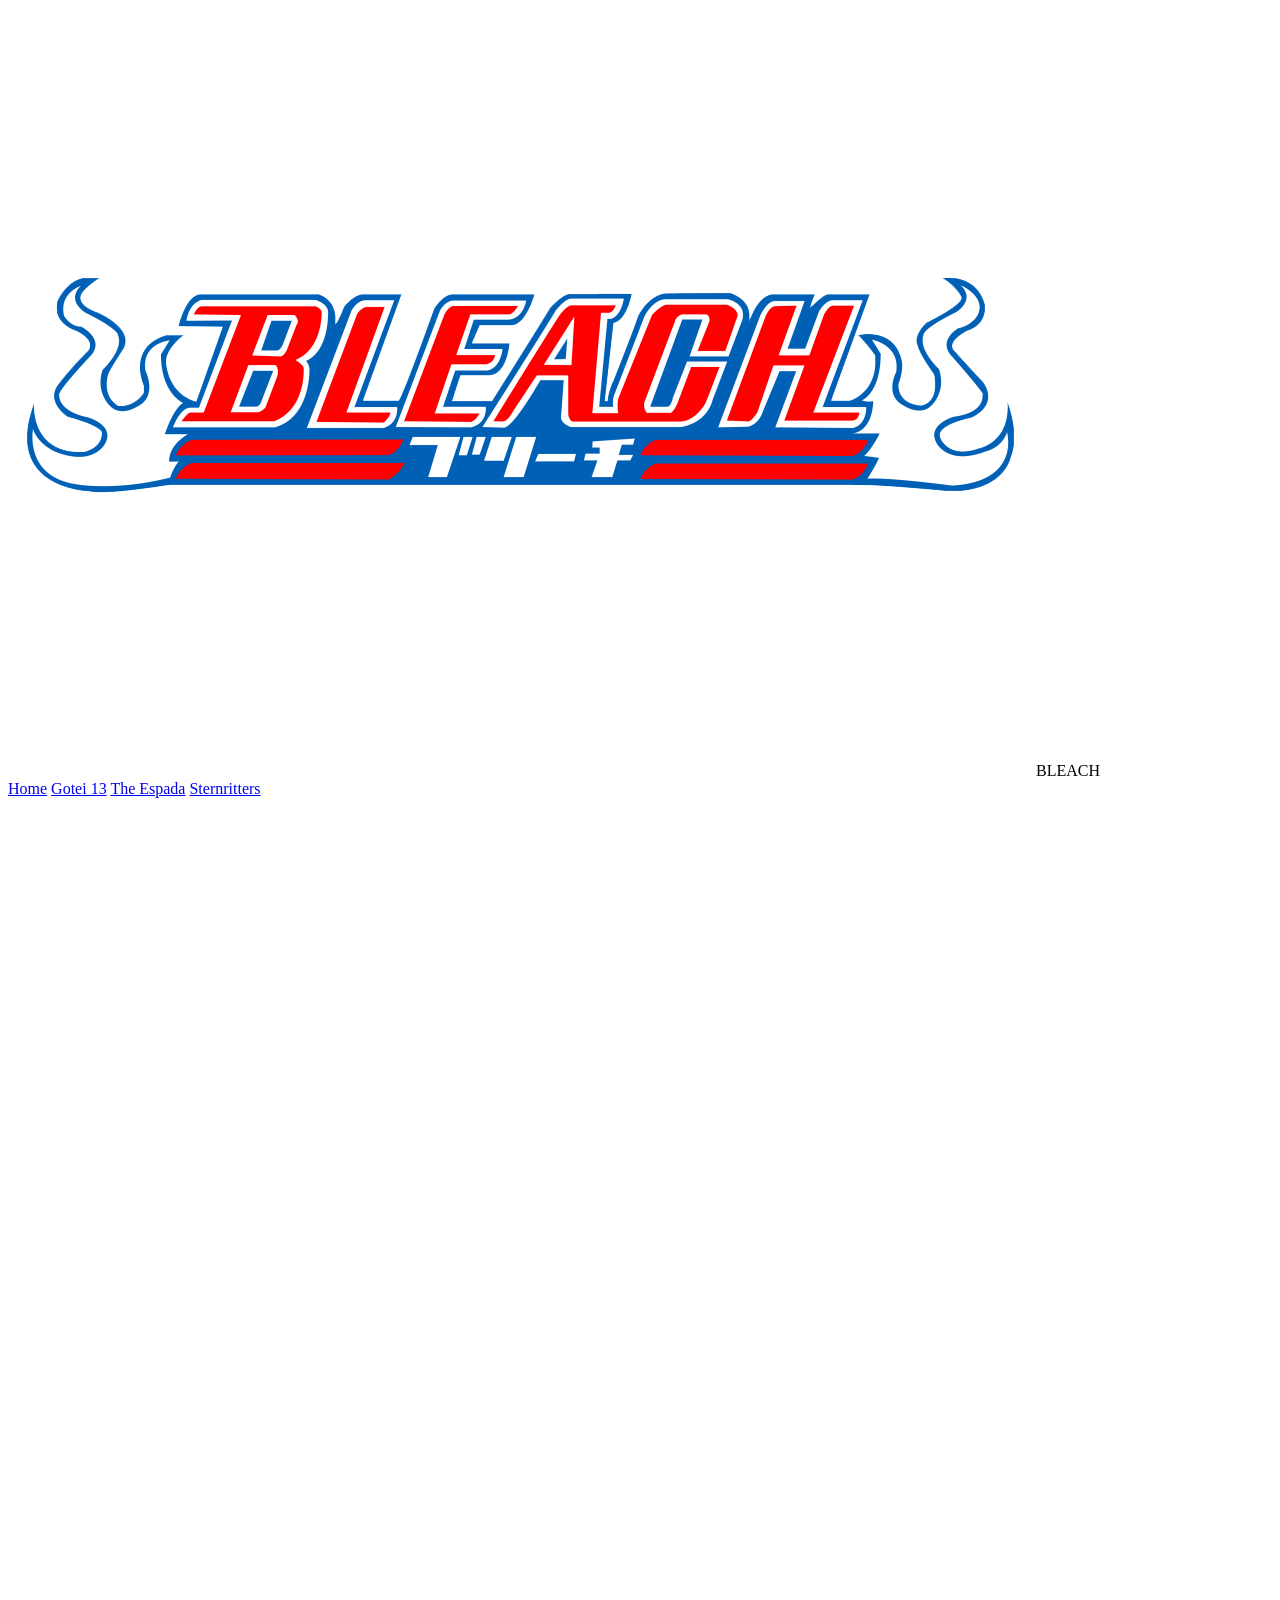
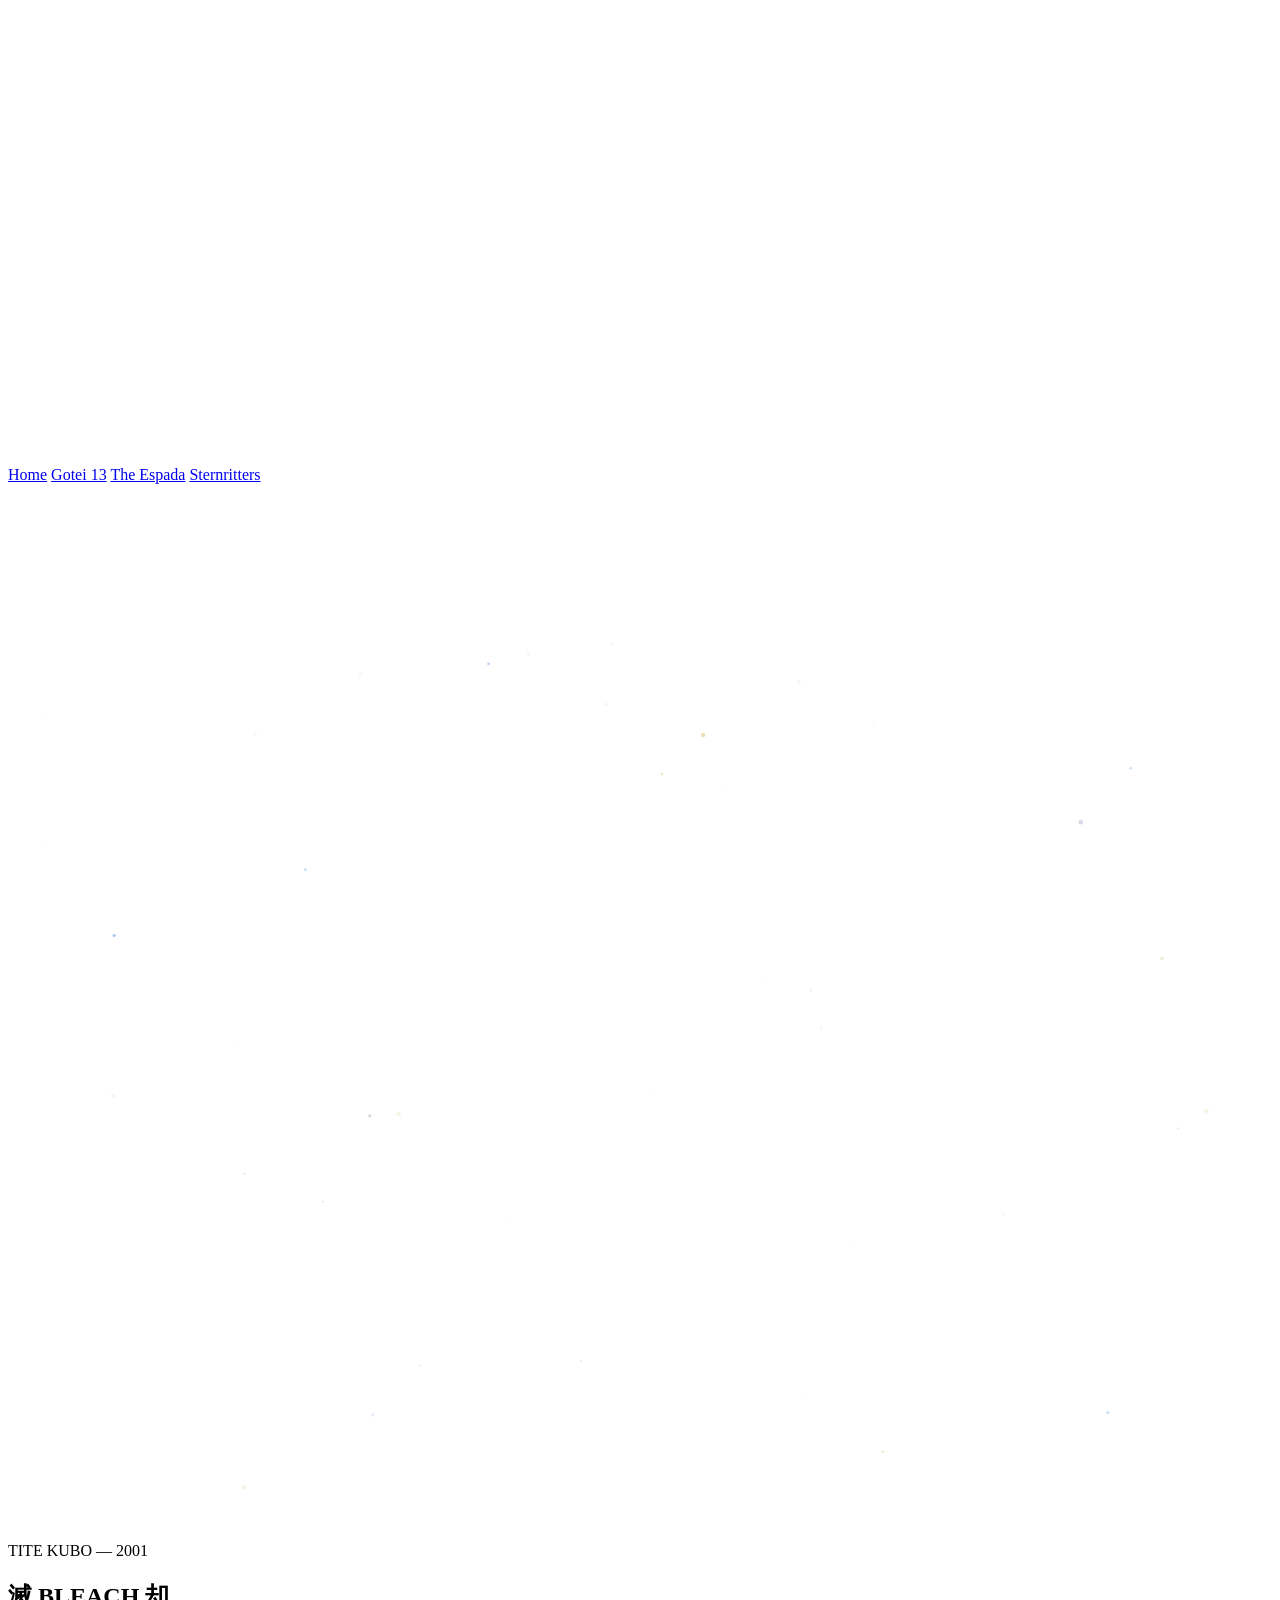
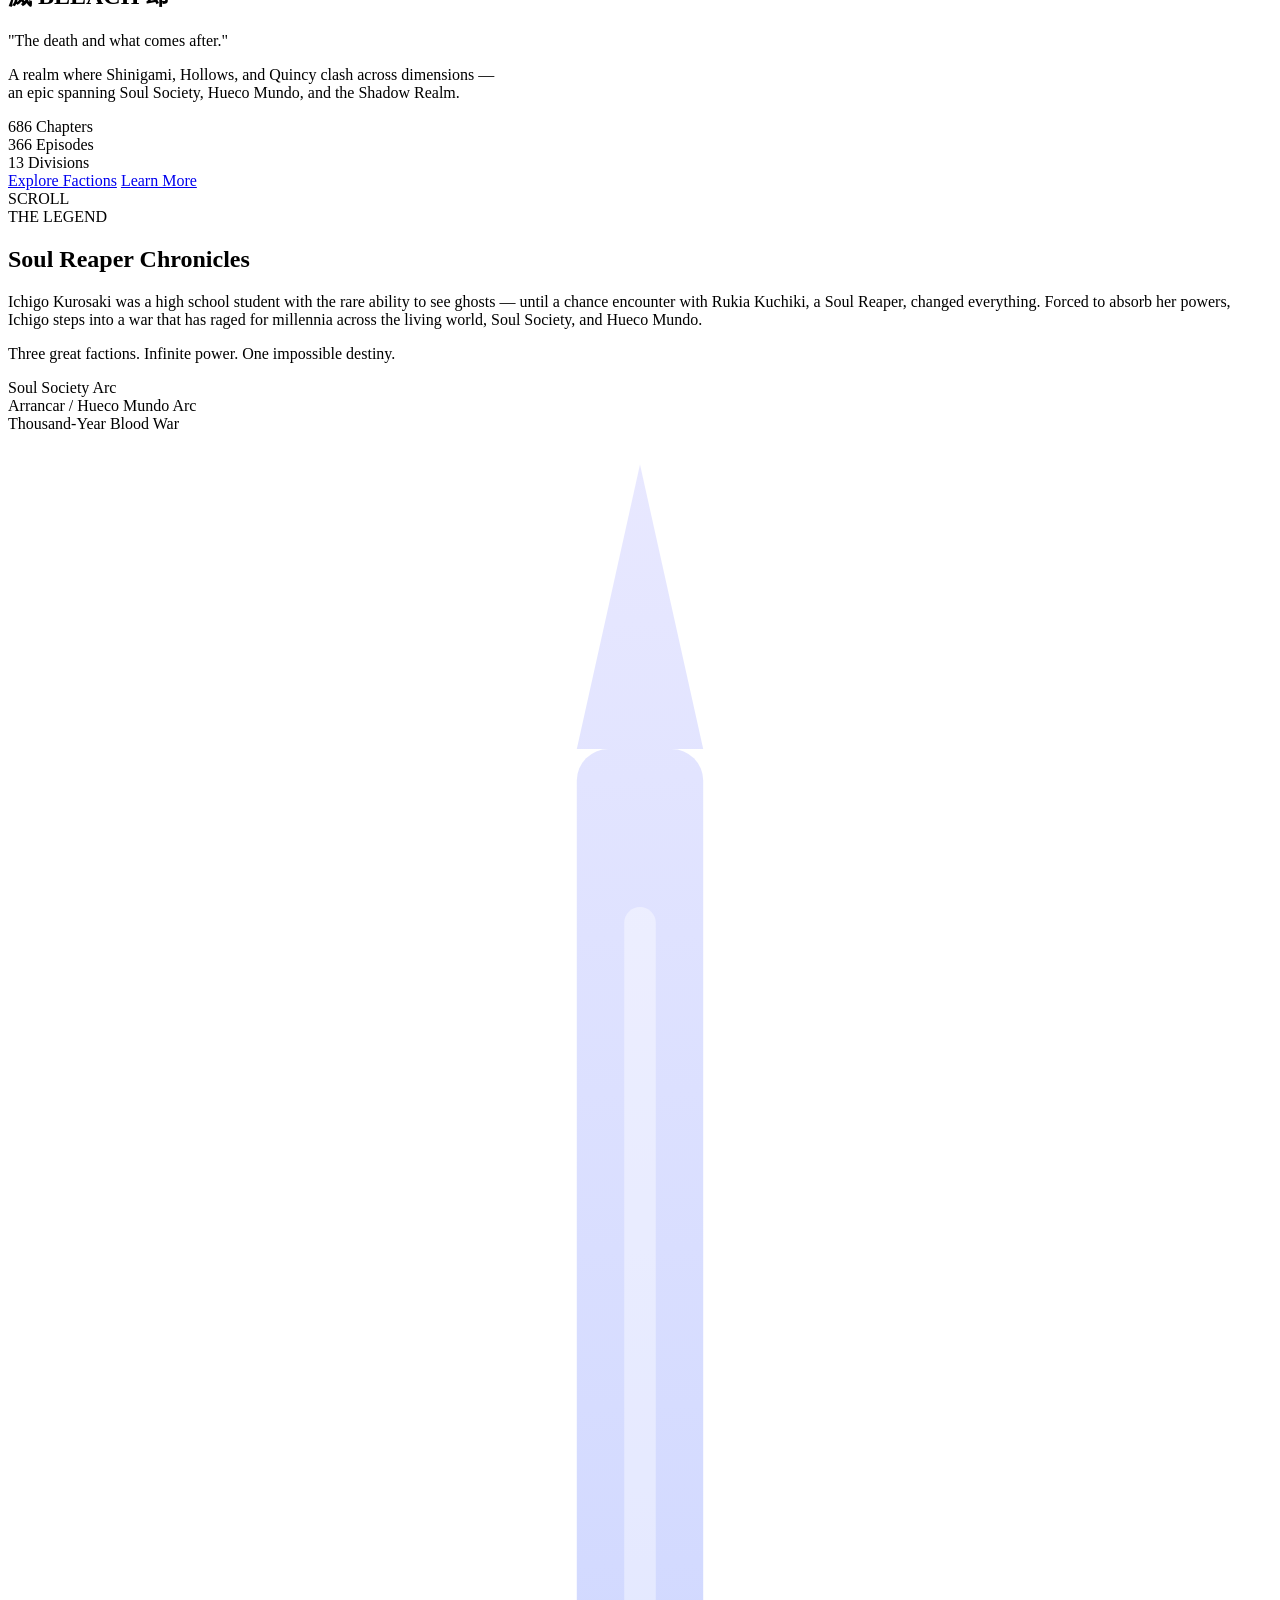
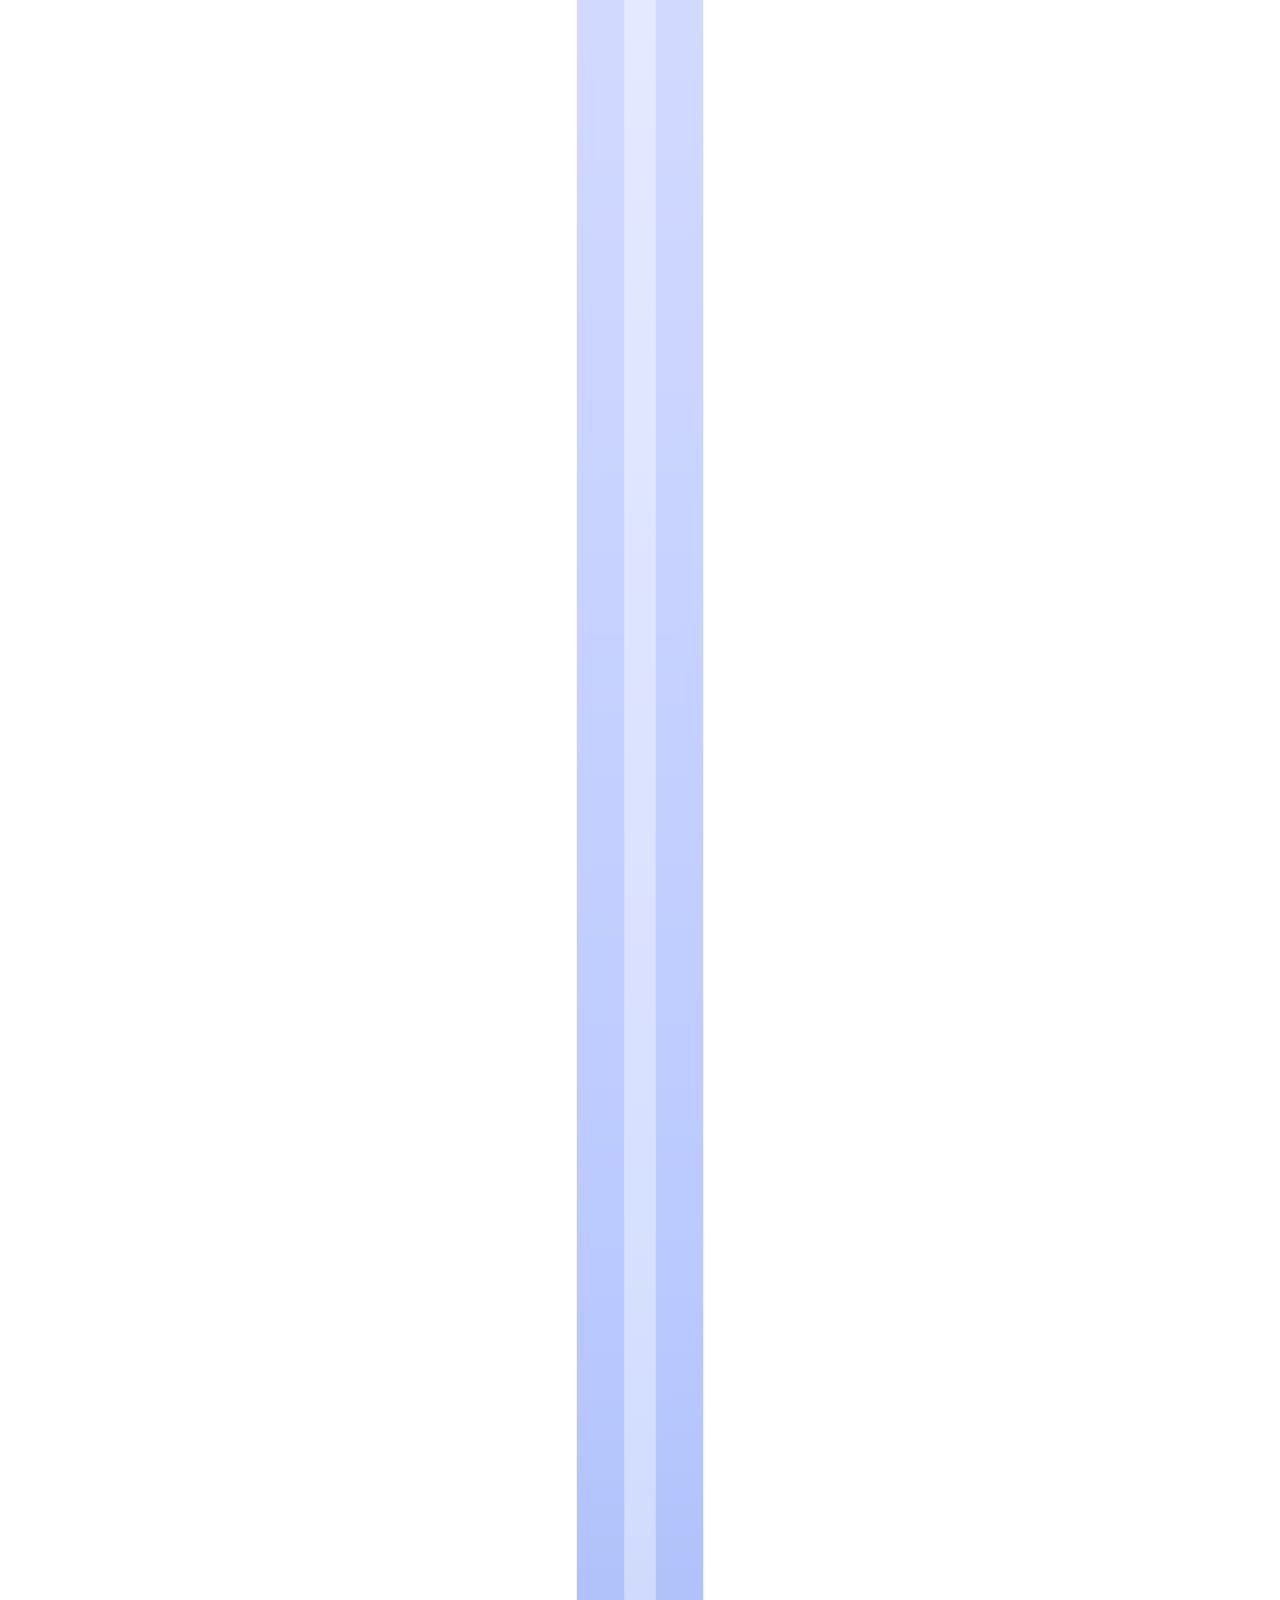
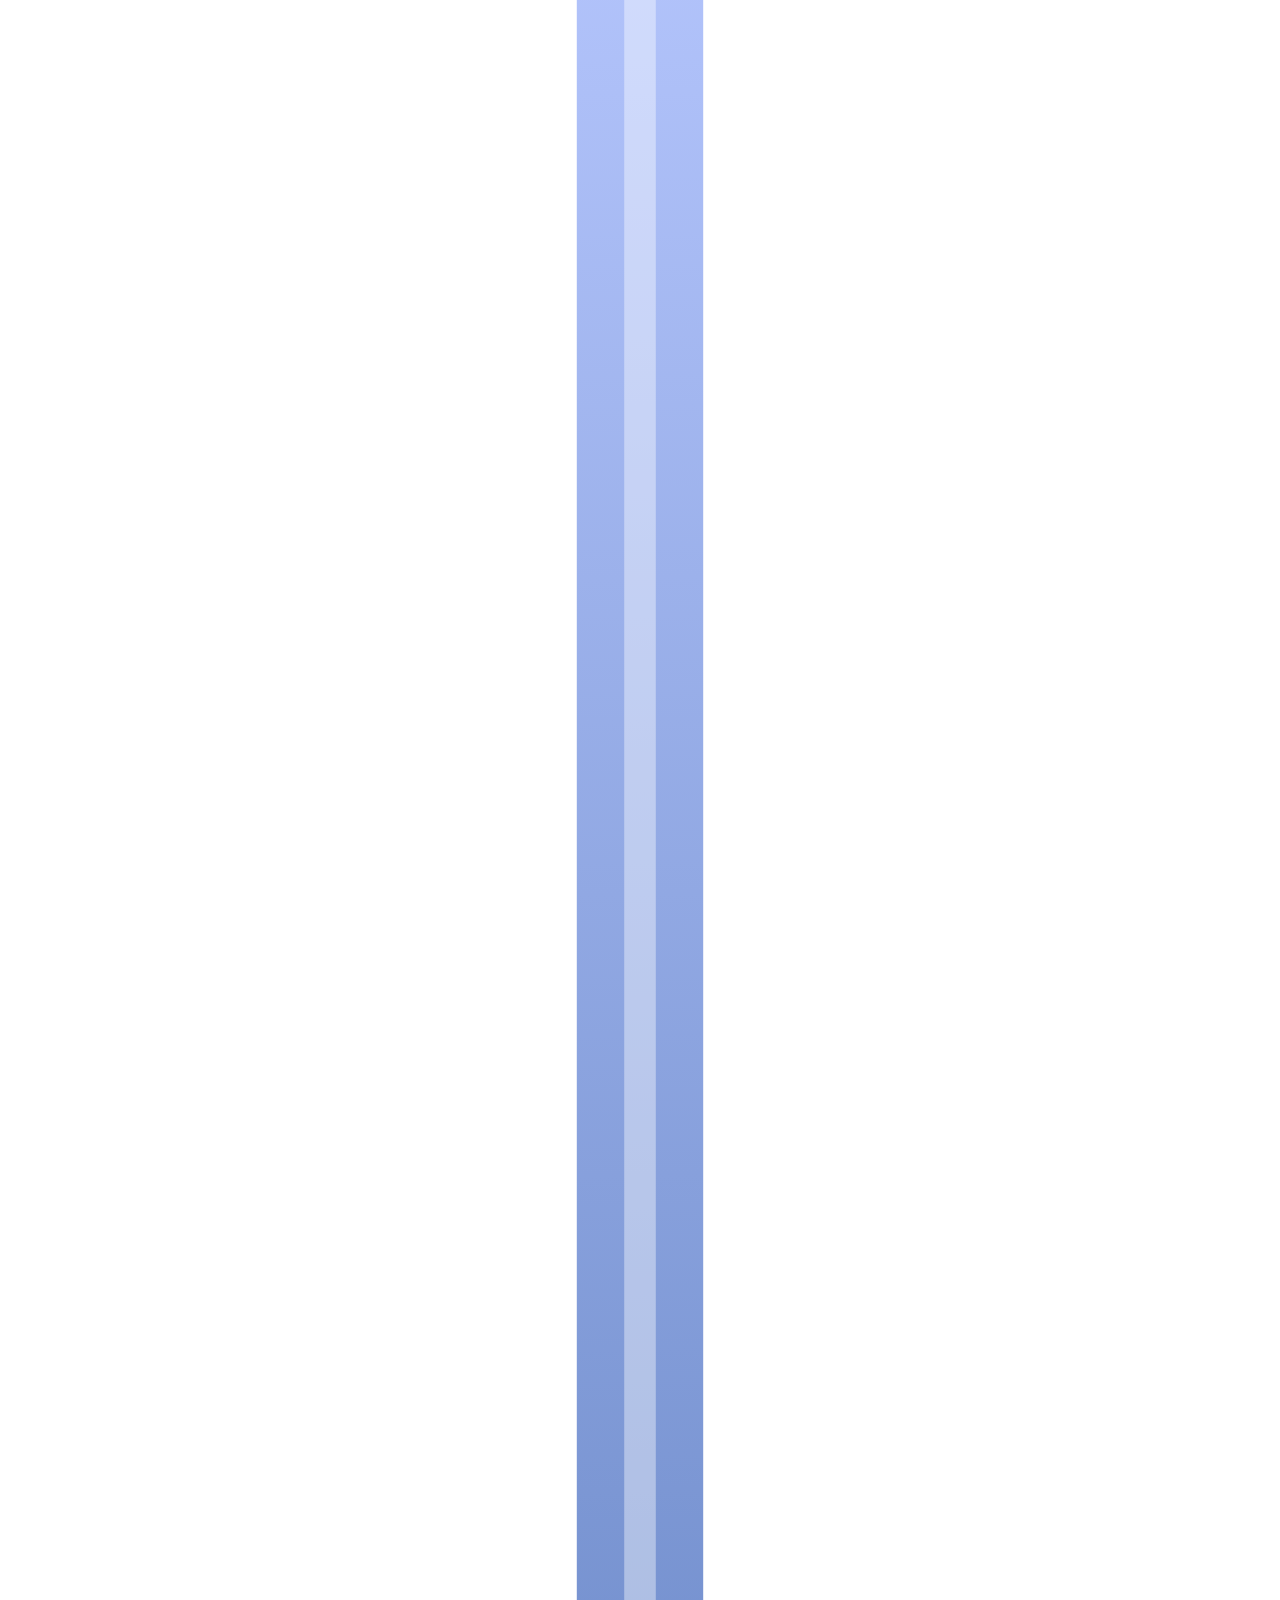
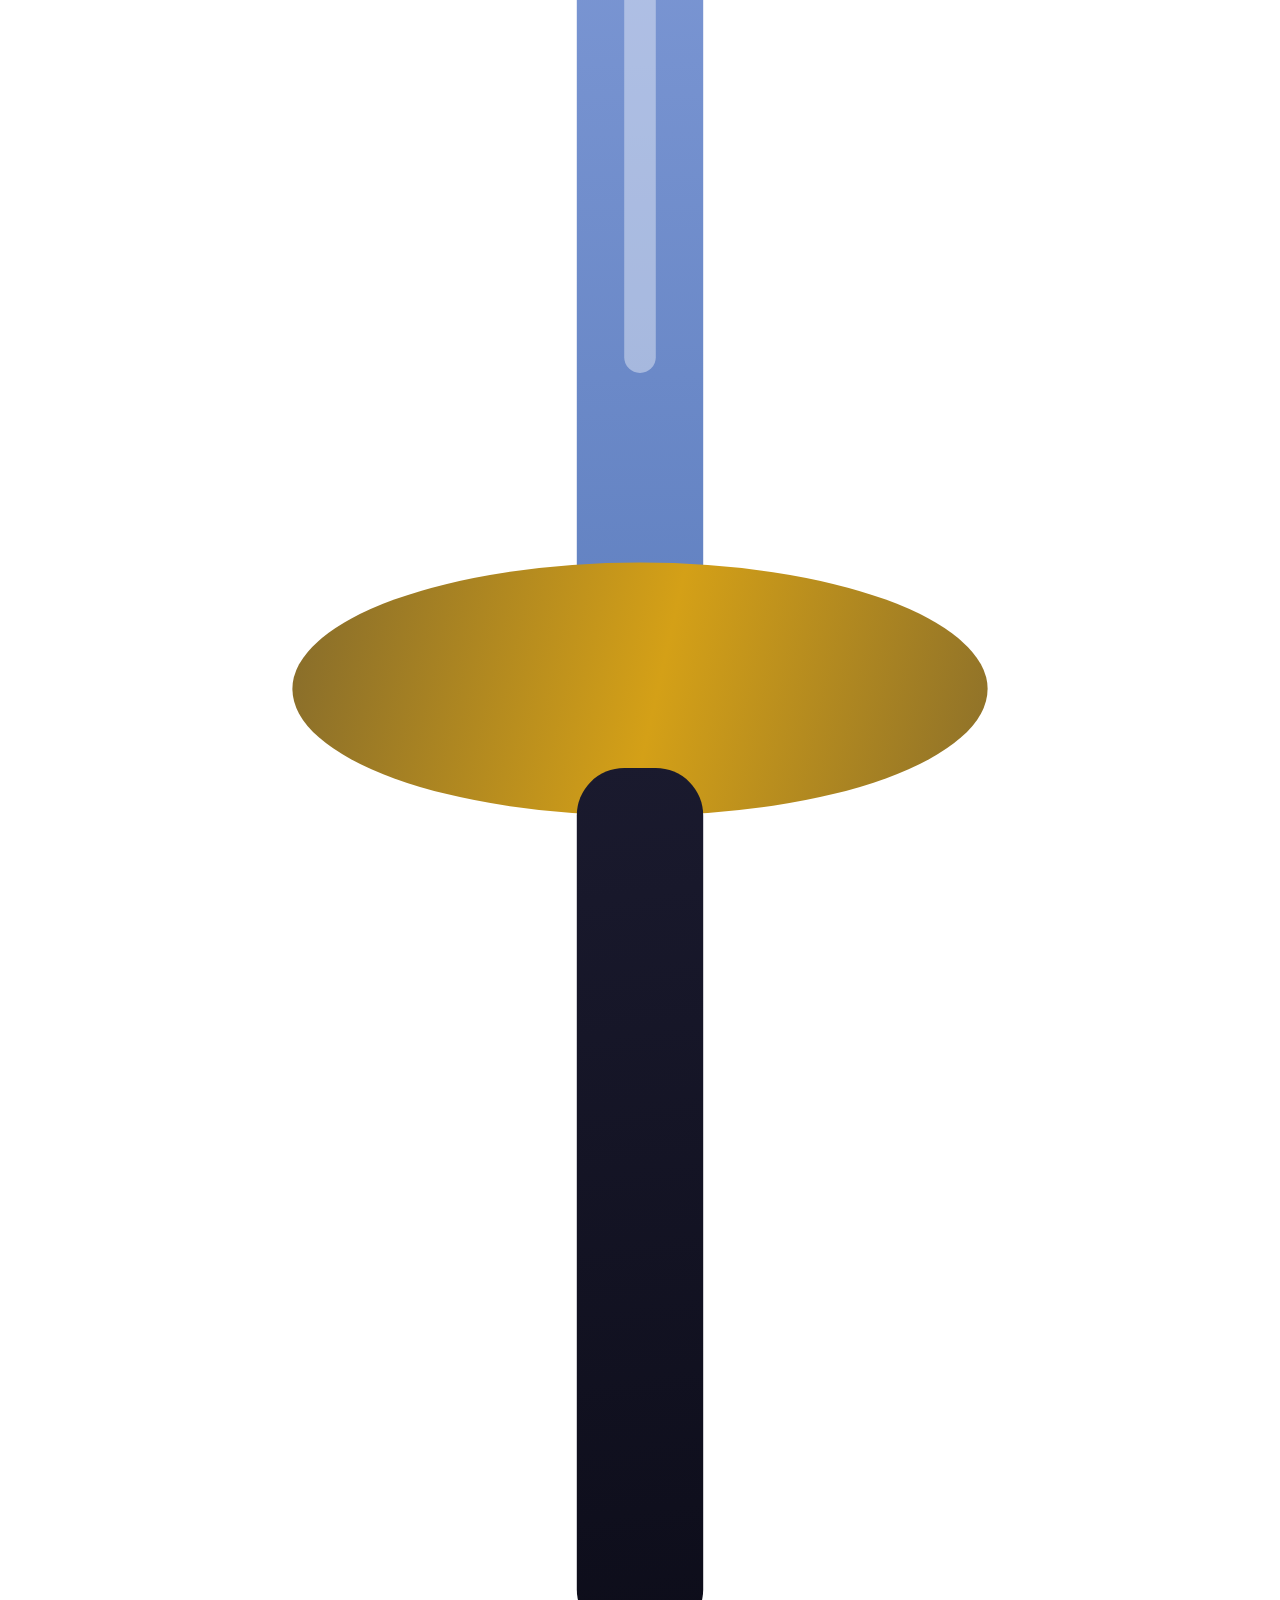
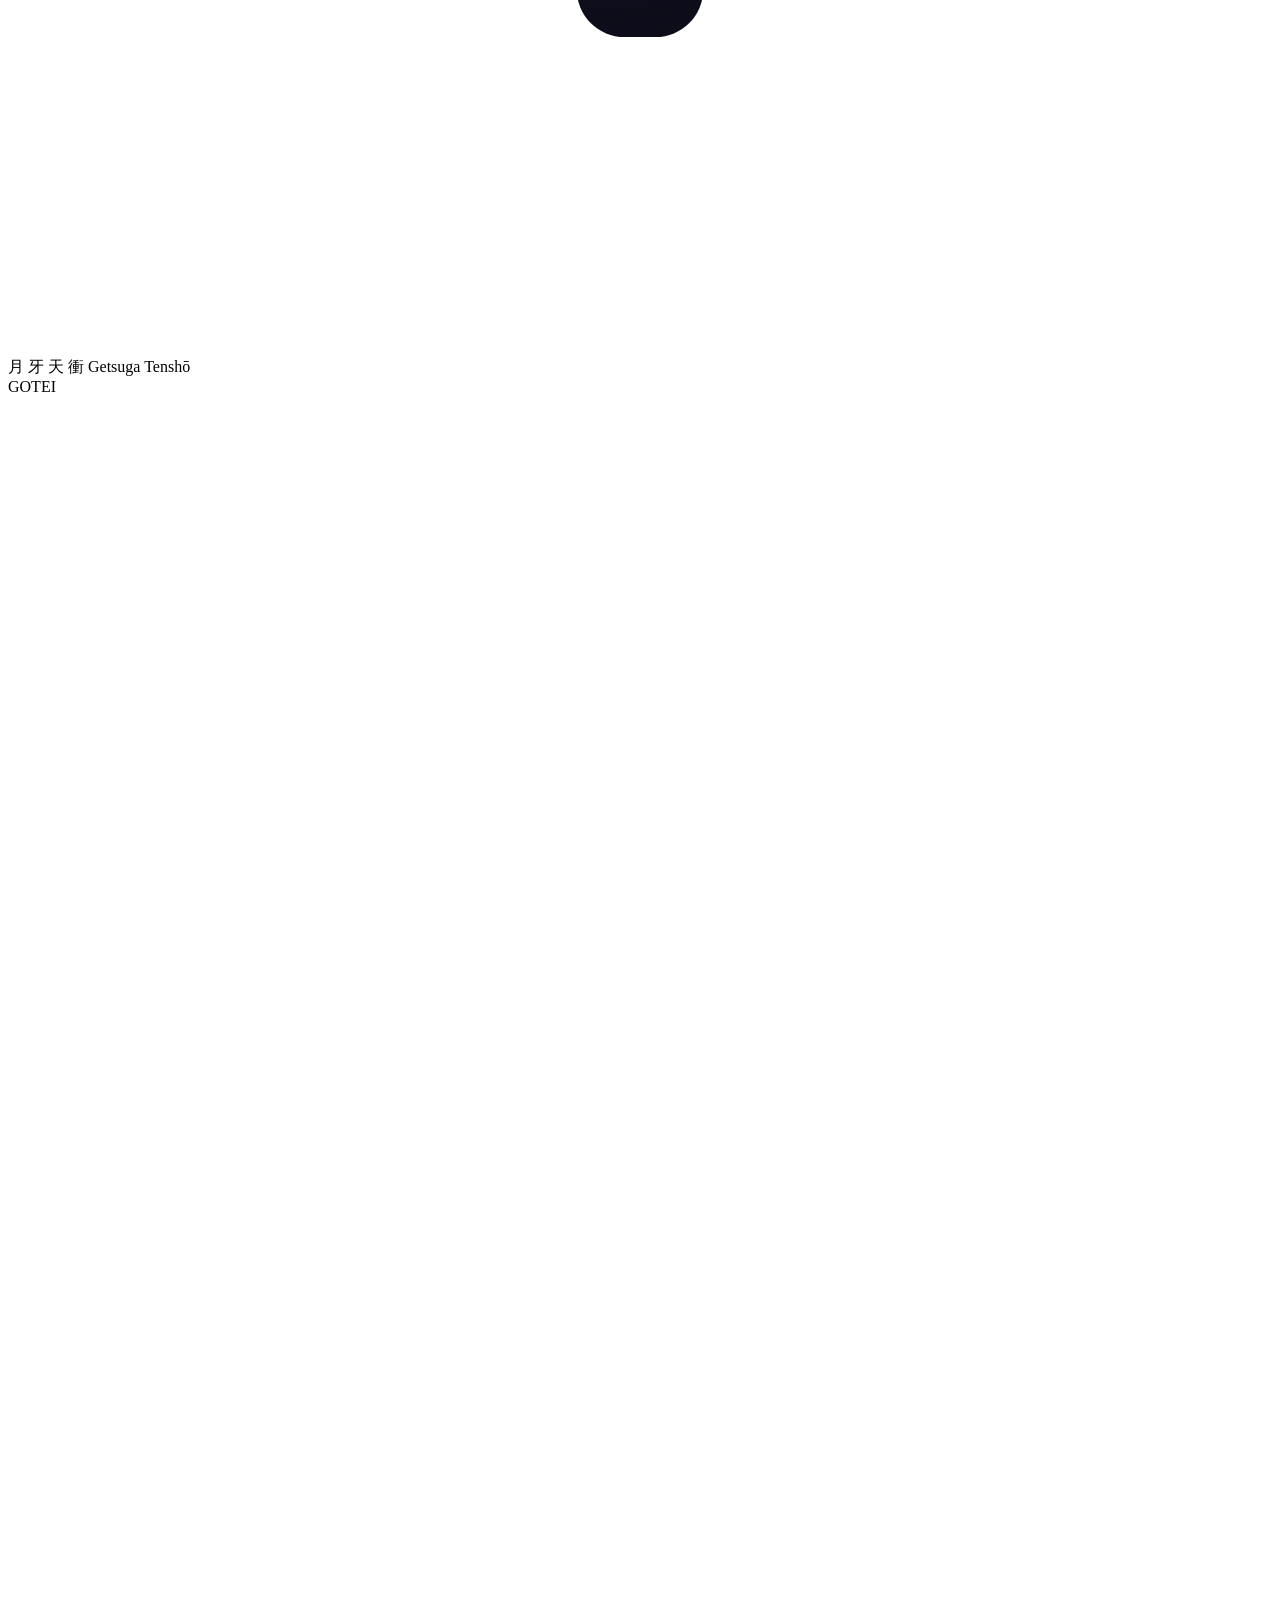
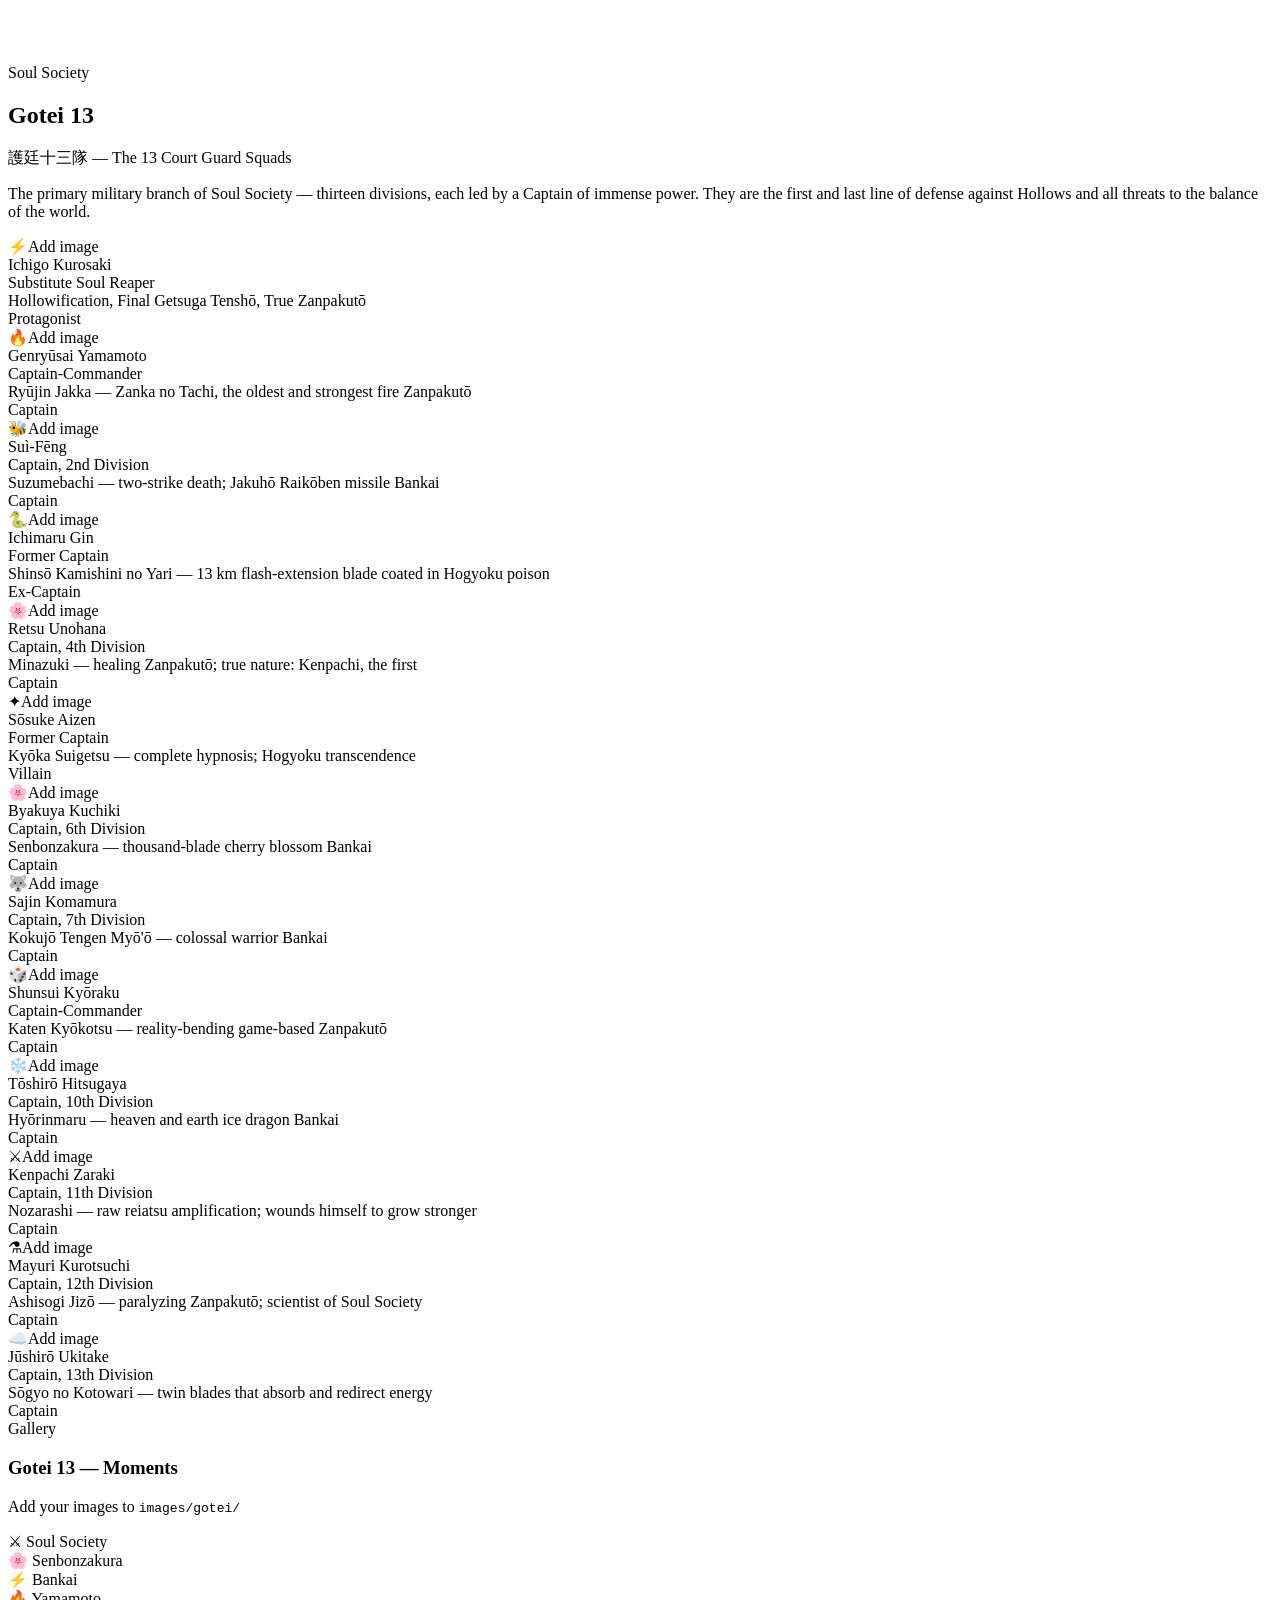
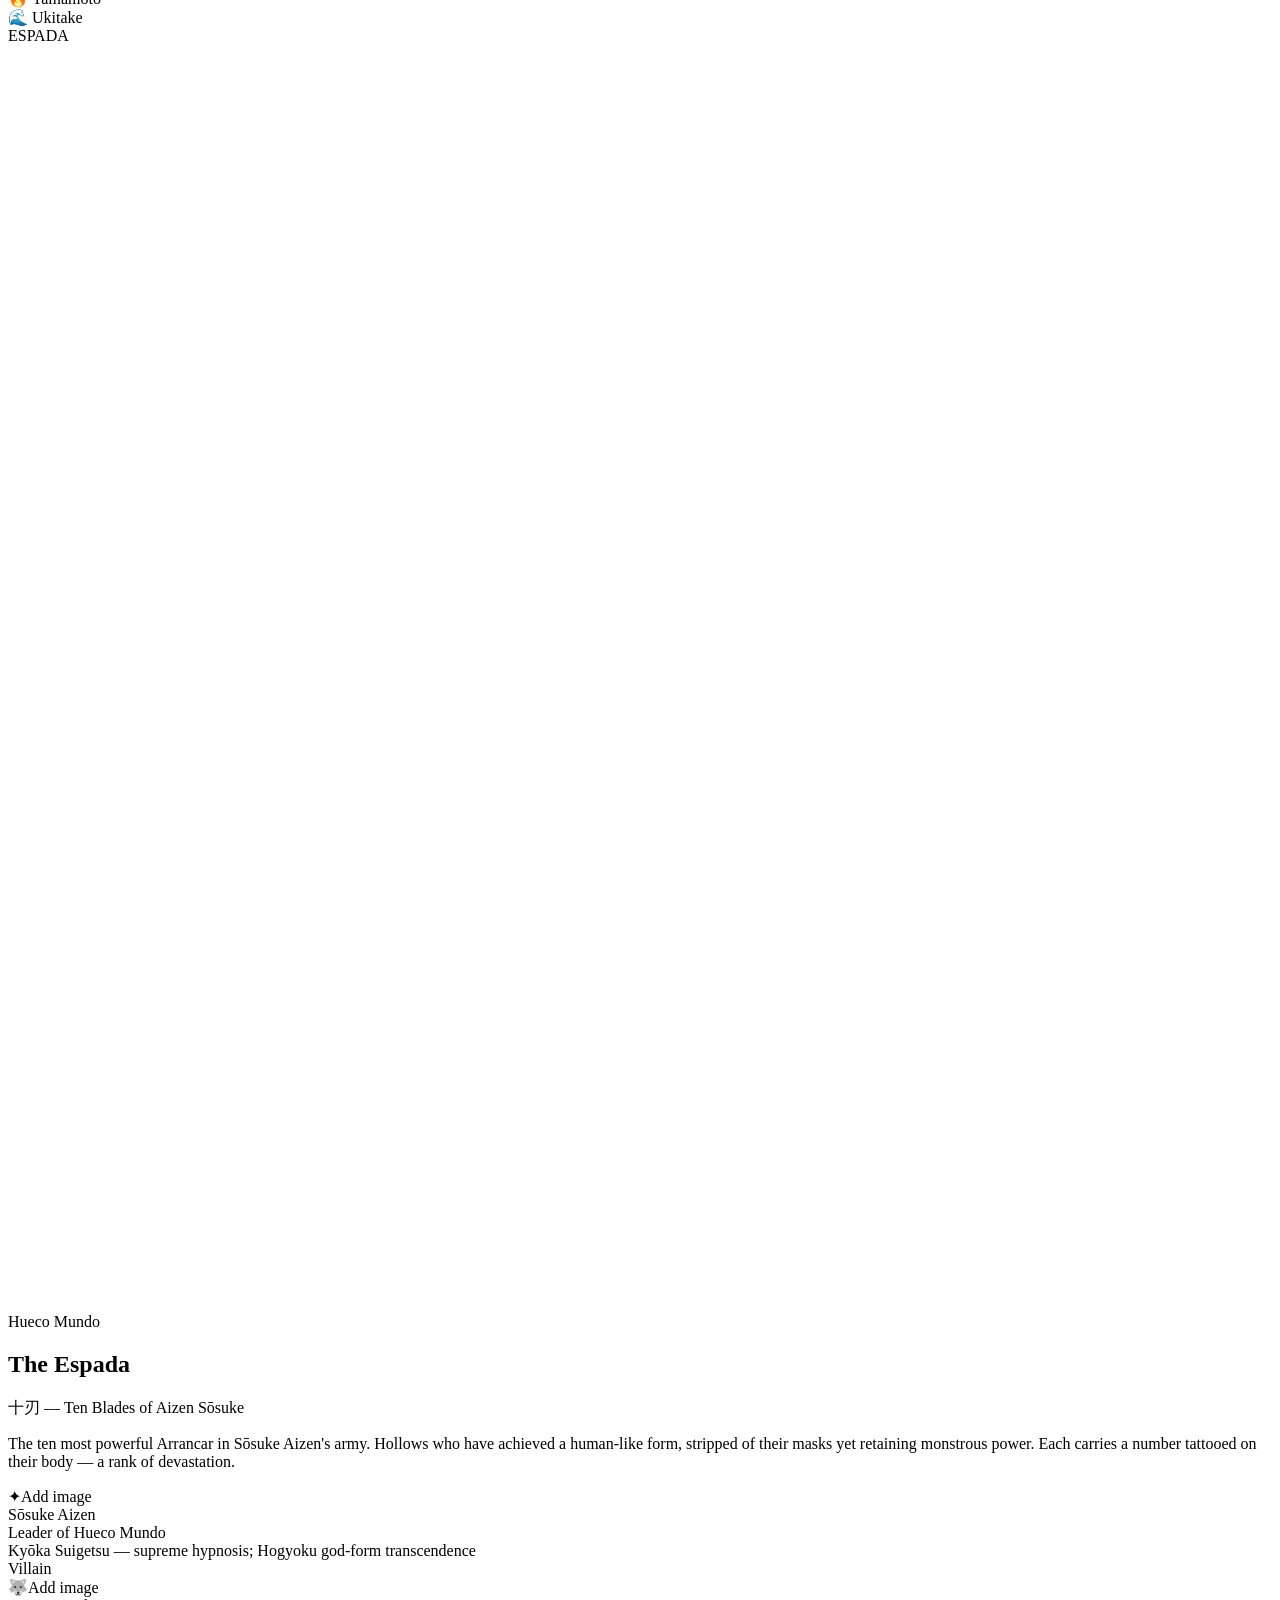
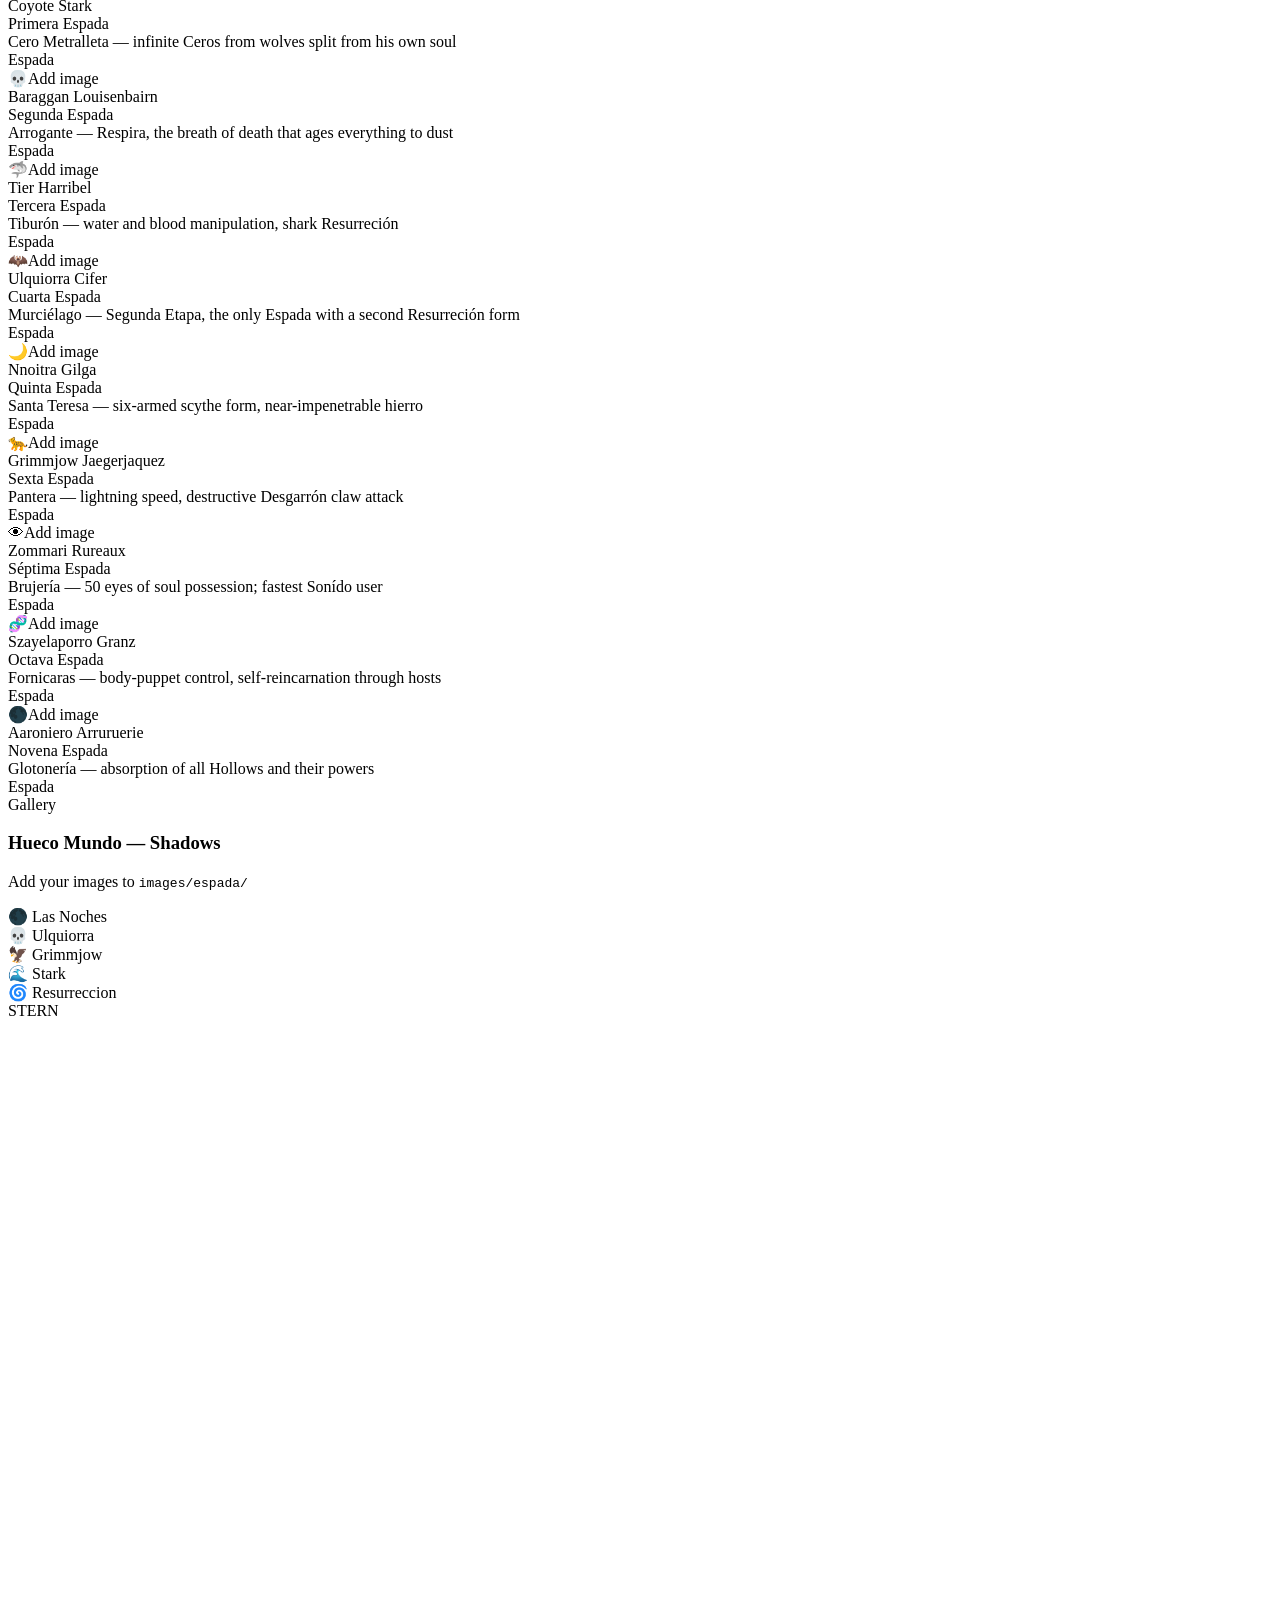
==== index.html @ ea1c6aef "Initial commit Created from https://vercel.com/new" ====
<!DOCTYPE html>
<html lang="en">
<head>
  <meta charset="UTF-8" />
  <meta name="viewport" content="width=device-width, initial-scale=1.0" />
  <title>BLEACH — Soul Society Archives</title>
  <link rel="stylesheet" href="styles.css" />
  <link rel="preconnect" href="https://fonts.googleapis.com" />
  <link rel="preconnect" href="https://fonts.gstatic.com" crossorigin />
  <link href="https://fonts.googleapis.com/css2?family=Cinzel+Decorative:wght@700;900&family=Cinzel:wght@400;600;700&family=Rajdhani:wght@300;400;500;600;700&family=Noto+Serif+JP:wght@300;400;700&display=swap" rel="stylesheet" />
</head>
<body>

  <!-- ══════════════════════════════════════════
       CURSOR GLOW
  ══════════════════════════════════════════ -->
  <div class="cursor-glow" id="cursorGlow"></div>

  <!-- ══════════════════════════════════════════
       NAVBAR
  ══════════════════════════════════════════ -->
  <nav class="navbar glass" id="navbar">
    <div class="nav-logo">
      <img src="icons/logo.png" alt="Bleach Logo" class="logo-img" onerror="this.style.display='none'; document.getElementById('logoText').style.display='block'" />
      <span class="logo-text" id="logoText">BLEACH</span>
    </div>
    <div class="nav-links">
      <a href="#home" class="nav-link active" data-section="home">Home</a>
      <a href="#gotei13" class="nav-link" data-section="gotei13">Gotei 13</a>
      <a href="#espada" class="nav-link" data-section="espada">The Espada</a>
      <a href="#sternritters" class="nav-link" data-section="sternritters">Sternritters</a>
    </div>
    <div class="nav-crest">
      <svg class="shinigami-mark" viewBox="0 0 40 40" fill="none">
        <circle cx="20" cy="20" r="18" stroke="var(--gold)" stroke-width="1.5" opacity="0.6"/>
        <path d="M20 4 L22 16 L20 20 L18 16 Z" fill="var(--gold)" opacity="0.8"/>
        <path d="M20 36 L22 24 L20 20 L18 24 Z" fill="var(--gold)" opacity="0.8"/>
        <path d="M4 20 L16 22 L20 20 L16 18 Z" fill="var(--gold)" opacity="0.8"/>
        <path d="M36 20 L24 22 L20 20 L24 18 Z" fill="var(--gold)" opacity="0.8"/>
        <circle cx="20" cy="20" r="3" fill="var(--gold)" opacity="0.9"/>
      </svg>
    </div>
    <div class="hamburger" id="hamburger">
      <span></span><span></span><span></span>
    </div>
  </nav>

  <!-- MOBILE MENU -->
  <div class="mobile-menu glass" id="mobileMenu">
    <a href="#home" class="mobile-link">Home</a>
    <a href="#gotei13" class="mobile-link">Gotei 13</a>
    <a href="#espada" class="mobile-link">The Espada</a>
    <a href="#sternritters" class="mobile-link">Sternritters</a>
  </div>

  <!-- ══════════════════════════════════════════
       HERO SECTION
  ══════════════════════════════════════════ -->
  <section class="hero" id="home">
    <!-- Video Background -->
    <div class="video-wrap">
      <video autoplay muted loop playsinline class="hero-video" id="heroBg">
        <source src="bleach.mp4" type="video/mp4" />
      </video>
      <div class="video-overlay"></div>
    </div>

    <!-- Particle Canvas -->
    <canvas class="particles-canvas" id="particlesCanvas"></canvas>

    <!-- Hero Content -->
    <div class="hero-content">
      <div class="hero-badge reveal-up" style="--delay: 0.1s">
        <span class="badge-line"></span>
        <span class="badge-text">TITE KUBO — 2001</span>
        <span class="badge-line"></span>
      </div>

      <h1 class="hero-title reveal-up" style="--delay: 0.25s">
        <span class="title-kanji">滅</span>
        <span class="title-main">BLEACH</span>
        <span class="title-kanji">却</span>
      </h1>

      <p class="hero-tagline reveal-up" style="--delay: 0.4s">
        "The death and what comes after."
      </p>

      <p class="hero-desc reveal-up" style="--delay: 0.55s">
        A realm where Shinigami, Hollows, and Quincy clash across dimensions —<br/>
        an epic spanning Soul Society, Hueco Mundo, and the Shadow Realm.
      </p>

      <div class="hero-stats reveal-up" style="--delay: 0.7s">
        <div class="stat-pill glass-pill">
          <span class="stat-num">686</span>
          <span class="stat-label">Chapters</span>
        </div>
        <div class="stat-pill glass-pill">
          <span class="stat-num">366</span>
          <span class="stat-label">Episodes</span>
        </div>
        <div class="stat-pill glass-pill">
          <span class="stat-num">13</span>
          <span class="stat-label">Divisions</span>
        </div>
      </div>

      <div class="hero-cta reveal-up" style="--delay: 0.85s">
        <a href="#gotei13" class="cta-btn primary-btn">Explore Factions</a>
        <a href="#about-anime" class="cta-btn ghost-btn">Learn More</a>
      </div>
    </div>

    <!-- Scroll Indicator -->
    <div class="scroll-indicator">
      <div class="scroll-line"></div>
      <span>SCROLL</span>
    </div>
  </section>

  <!-- ══════════════════════════════════════════
       ABOUT ANIME STRIP
  ══════════════════════════════════════════ -->
  <section class="about-strip" id="about-anime">
    <div class="strip-inner">
      <div class="strip-text reveal-left">
        <div class="section-eyebrow">THE LEGEND</div>
        <h2 class="section-heading">Soul Reaper Chronicles</h2>
        <p>Ichigo Kurosaki was a high school student with the rare ability to see ghosts — until a chance encounter with Rukia Kuchiki, a Soul Reaper, changed everything. Forced to absorb her powers, Ichigo steps into a war that has raged for millennia across the living world, Soul Society, and Hueco Mundo.</p>
        <p>Three great factions. Infinite power. One impossible destiny.</p>
        <div class="arcs-timeline">
          <div class="arc-item">
            <span class="arc-dot"></span>
            <span class="arc-name">Soul Society Arc</span>
          </div>
          <div class="arc-item">
            <span class="arc-dot espada-dot"></span>
            <span class="arc-name">Arrancar / Hueco Mundo Arc</span>
          </div>
          <div class="arc-item">
            <span class="arc-dot stern-dot"></span>
            <span class="arc-name">Thousand-Year Blood War</span>
          </div>
        </div>
      </div>
      <div class="strip-visual reveal-right">
        <div class="zanpakuto-display glass">
          <div class="zanpakuto-wrap">
            <svg class="zanpakuto-svg" viewBox="0 0 80 400" fill="none">
              <!-- Blade -->
              <rect x="36" y="20" width="8" height="300" rx="2" fill="url(#bladeGrad)" />
              <polygon points="36,20 44,20 40,2" fill="url(#bladeGrad)" />
              <!-- Fuller -->
              <rect x="39" y="30" width="2" height="270" rx="1" fill="rgba(255,255,255,0.4)" />
              <!-- Guard -->
              <ellipse cx="40" cy="320" rx="22" ry="8" fill="url(#goldGrad)" />
              <ellipse cx="40" cy="322" rx="20" ry="6" fill="var(--gold)" opacity="0.4"/>
              <!-- Grip -->
              <rect x="36" y="325" width="8" height="55" rx="3" fill="url(#gripGrad)" />
              <!-- Pommel -->
              <ellipse cx="40" cy="382" rx="7" ry="4" fill="var(--gold)" />
              <defs>
                <linearGradient id="bladeGrad" x1="36" y1="2" x2="44" y2="320" gradientUnits="userSpaceOnUse">
                  <stop offset="0%" stop-color="#e8e8ff"/>
                  <stop offset="50%" stop-color="#b8c8ff"/>
                  <stop offset="100%" stop-color="#6080c0"/>
                </linearGradient>
                <linearGradient id="goldGrad" x1="18" y1="320" x2="62" y2="330" gradientUnits="userSpaceOnUse">
                  <stop offset="0%" stop-color="#8b6f2a"/>
                  <stop offset="50%" stop-color="#d4a017"/>
                  <stop offset="100%" stop-color="#8b6f2a"/>
                </linearGradient>
                <linearGradient id="gripGrad" x1="36" y1="325" x2="44" y2="380" gradientUnits="userSpaceOnUse">
                  <stop offset="0%" stop-color="#1a1a2e"/>
                  <stop offset="100%" stop-color="#0d0d1a"/>
                </linearGradient>
              </defs>
            </svg>
            <div class="zanpakuto-glow"></div>
          </div>
          <div class="zanpakuto-label">
            <span class="z-kanji">月 牙 天 衝</span>
            <span class="z-name">Getsuga Tenshō</span>
          </div>
        </div>
      </div>
    </div>
  </section>

  <!-- ══════════════════════════════════════════
       GOTEI 13 SECTION
  ══════════════════════════════════════════ -->
  <section class="faction-section gotei-section" id="gotei13">
    <div class="faction-bg-text">GOTEI</div>

    <div class="faction-header reveal-up">
      <div class="faction-symbol">
        <svg viewBox="0 0 60 60" fill="none">
          <circle cx="30" cy="30" r="28" stroke="var(--gotei-blue)" stroke-width="1.5"/>
          <path d="M30 6 L32 28 L30 32 L28 28 Z" fill="var(--gotei-blue)"/>
          <path d="M30 54 L32 32 L30 28 L28 32 Z" fill="var(--gotei-blue)"/>
          <path d="M6 30 L28 32 L32 30 L28 28 Z" fill="var(--gotei-blue)"/>
          <path d="M54 30 L32 32 L28 30 L32 28 Z" fill="var(--gotei-blue)"/>
          <circle cx="30" cy="30" r="4" fill="var(--gotei-blue)"/>
        </svg>
      </div>
      <div class="faction-title-block">
        <span class="faction-eyebrow">Soul Society</span>
        <h2 class="faction-name">Gotei 13</h2>
        <p class="faction-subtitle">護廷十三隊 — The 13 Court Guard Squads</p>
      </div>
    </div>

    <p class="faction-desc reveal-up">
      The primary military branch of Soul Society — thirteen divisions, each led by a Captain of immense power. They are the first and last line of defense against Hollows and all threats to the balance of the world.
    </p>

    <!-- Character Cards -->
    <div class="character-grid" id="goteiGrid">
      <!-- Cards injected by JS -->
    </div>

    <!-- Gallery Strip -->
    <div class="gallery-strip reveal-up">
      <div class="gallery-label">
        <span class="gallery-eyebrow">Gallery</span>
        <h3>Gotei 13 — Moments</h3>
        <p>Add your images to <code>images/gotei/</code></p>
      </div>
      <div class="gallery-scroll" id="goteiGallery">
        <div class="gallery-placeholder glass" data-img="images/gotei/01.jpg">
          <span class="ph-icon">⚔</span>
          <span class="ph-label">Soul Society</span>
        </div>
        <div class="gallery-placeholder glass" data-img="images/gotei/02.jpg">
          <span class="ph-icon">🌸</span>
          <span class="ph-label">Senbonzakura</span>
        </div>
        <div class="gallery-placeholder glass" data-img="images/gotei/03.jpg">
          <span class="ph-icon">⚡</span>
          <span class="ph-label">Bankai</span>
        </div>
        <div class="gallery-placeholder glass" data-img="images/gotei/04.jpg">
          <span class="ph-icon">🔥</span>
          <span class="ph-label">Yamamoto</span>
        </div>
        <div class="gallery-placeholder glass" data-img="images/gotei/05.jpg">
          <span class="ph-icon">🌊</span>
          <span class="ph-label">Ukitake</span>
        </div>
      </div>
    </div>
  </section>

  <!-- ══════════════════════════════════════════
       THE ESPADA SECTION
  ══════════════════════════════════════════ -->
  <section class="faction-section espada-section" id="espada">
    <div class="faction-bg-text">ESPADA</div>

    <div class="faction-header reveal-up">
      <div class="faction-symbol espada-symbol">
        <svg viewBox="0 0 60 60" fill="none">
          <path d="M30 4 L56 50 L30 38 L4 50 Z" stroke="var(--espada-red)" stroke-width="1.5" fill="none"/>
          <path d="M30 15 L48 46 L30 36 L12 46 Z" fill="var(--espada-red)" opacity="0.2"/>
          <circle cx="30" cy="26" r="5" fill="var(--espada-red)" opacity="0.8"/>
        </svg>
      </div>
      <div class="faction-title-block">
        <span class="faction-eyebrow">Hueco Mundo</span>
        <h2 class="faction-name espada-name">The Espada</h2>
        <p class="faction-subtitle">十刃 — Ten Blades of Aizen Sōsuke</p>
      </div>
    </div>

    <p class="faction-desc reveal-up">
      The ten most powerful Arrancar in Sōsuke Aizen's army. Hollows who have achieved a human-like form, stripped of their masks yet retaining monstrous power. Each carries a number tattooed on their body — a rank of devastation.
    </p>

    <div class="character-grid" id="espadaGrid">
      <!-- Cards injected by JS -->
    </div>

    <div class="gallery-strip reveal-up">
      <div class="gallery-label">
        <span class="gallery-eyebrow">Gallery</span>
        <h3>Hueco Mundo — Shadows</h3>
        <p>Add your images to <code>images/espada/</code></p>
      </div>
      <div class="gallery-scroll" id="espadaGallery">
        <div class="gallery-placeholder glass espada-ph" data-img="images/espada/01.jpg">
          <span class="ph-icon">🌑</span>
          <span class="ph-label">Las Noches</span>
        </div>
        <div class="gallery-placeholder glass espada-ph" data-img="images/espada/02.jpg">
          <span class="ph-icon">💀</span>
          <span class="ph-label">Ulquiorra</span>
        </div>
        <div class="gallery-placeholder glass espada-ph" data-img="images/espada/03.jpg">
          <span class="ph-icon">🦅</span>
          <span class="ph-label">Grimmjow</span>
        </div>
        <div class="gallery-placeholder glass espada-ph" data-img="images/espada/04.jpg">
          <span class="ph-icon">🌊</span>
          <span class="ph-label">Stark</span>
        </div>
        <div class="gallery-placeholder glass espada-ph" data-img="images/espada/05.jpg">
          <span class="ph-icon">🌀</span>
          <span class="ph-label">Resurreccion</span>
        </div>
      </div>
    </div>
  </section>

  <!-- ══════════════════════════════════════════
       STERNRITTERS SECTION
  ══════════════════════════════════════════ -->
  <section class="faction-section stern-section" id="sternritters">
    <div class="faction-bg-text">STERN</div>

    <div class="faction-header reveal-up">
      <div class="faction-symbol stern-symbol">
        <svg viewBox="0 0 60 60" fill="none">
          <polygon points="30,4 36,24 58,24 40,36 46,58 30,44 14,58 20,36 2,24 24,24" stroke="var(--stern-white)" stroke-width="1.5" fill="none"/>
          <polygon points="30,14 34,26 46,26 36,33 40,46 30,38 20,46 24,33 14,26 26,26" fill="var(--stern-white)" opacity="0.15"/>
        </svg>
      </div>
      <div class="faction-title-block">
        <span class="faction-eyebrow">Wandenreich</span>
        <h2 class="faction-name stern-name">Sternritters</h2>
        <p class="faction-subtitle">星十字騎士団 — Star Cross Knight Order</p>
      </div>
    </div>

    <p class="faction-desc reveal-up">
      Elite Quincy warriors of the Wandenreich — the hidden empire of Yhwach. Each bears a Schrift, a letter designating their unique power. Ruthless, methodical, and ancient, they shattered Soul Society in a single invasion.
    </p>

    <div class="character-grid" id="sternGrid">
      <!-- Cards injected by JS -->
    </div>

    <div class="gallery-strip reveal-up">
      <div class="gallery-label">
        <span class="gallery-eyebrow">Gallery</span>
        <h3>Wandenreich — Empire</h3>
        <p>Add your images to <code>images/sternritters/</code></p>
      </div>
      <div class="gallery-scroll" id="sternGallery">
        <div class="gallery-placeholder glass stern-ph" data-img="images/sternritters/01.jpg">
          <span class="ph-icon">✦</span>
          <span class="ph-label">Yhwach</span>
        </div>
        <div class="gallery-placeholder glass stern-ph" data-img="images/sternritters/02.jpg">
          <span class="ph-icon">❄️</span>
          <span class="ph-label">Uryu</span>
        </div>
        <div class="gallery-placeholder glass stern-ph" data-img="images/sternritters/03.jpg">
          <span class="ph-icon">⚡</span>
          <span class="ph-label">Bazz-B</span>
        </div>
        <div class="gallery-placeholder glass stern-ph" data-img="images/sternritters/04.jpg">
          <span class="ph-icon">🌪</span>
          <span class="ph-label">Quilge</span>
        </div>
        <div class="gallery-placeholder glass stern-ph" data-img="images/sternritters/05.jpg">
          <span class="ph-icon">🌸</span>
          <span class="ph-label">Giselle</span>
        </div>
      </div>
    </div>
  </section>

  <!-- ══════════════════════════════════════════
       QUOTE BREAKER
  ══════════════════════════════════════════ -->
  <section class="quote-section">
    <div class="quote-inner reveal-up">
      <div class="quote-marks">"</div>
      <blockquote class="rotating-quote" id="rotatingQuote">
        Fear is necessary for evolution. The fear that one could be destroyed at any moment.
      </blockquote>
      <cite class="quote-author" id="quoteAuthor">— Sosuke Aizen</cite>
    </div>
  </section>

  <!-- ══════════════════════════════════════════
       FOOTER
  ══════════════════════════════════════════ -->
  <footer class="site-footer glass">
    <div class="footer-top">
      <div class="footer-brand">
        <img src="icons/logo.png" alt="Bleach" class="footer-logo" onerror="this.style.display='none'" />
        <span class="footer-brand-text">BLEACH</span>
        <p class="footer-brand-sub">Soul Society Archives</p>
      </div>
      <div class="footer-links-col">
        <span class="footer-col-title">Factions</span>
        <a href="#gotei13">Gotei 13</a>
        <a href="#espada">The Espada</a>
        <a href="#sternritters">Sternritters</a>
      </div>
      <div class="footer-links-col">
        <span class="footer-col-title">Explore</span>
        <a href="#home">Home</a>
        <a href="#about-anime">About</a>
        <a href="https://en.wikipedia.org/wiki/Bleach_(manga)" target="_blank" rel="noreferrer">Wiki ↗</a>
      </div>
      <div class="footer-social">
        <span class="footer-col-title">Developer</span>
        <p class="dev-name">Neel Patel</p>
        <div class="social-links">
          <a href="https://github.com/neelpatel112" target="_blank" rel="noreferrer" class="social-btn">
            <svg viewBox="0 0 24 24" fill="currentColor" width="18" height="18"><path d="M12 2C6.477 2 2 6.484 2 12.021c0 4.428 2.865 8.184 6.839 9.504.5.092.682-.217.682-.482 0-.237-.009-.868-.014-1.703-2.782.605-3.369-1.342-3.369-1.342-.454-1.154-1.11-1.462-1.11-1.462-.908-.62.069-.608.069-.608 1.003.07 1.531 1.03 1.531 1.03.892 1.529 2.341 1.088 2.91.832.092-.647.35-1.088.636-1.338-2.22-.253-4.555-1.113-4.555-4.951 0-1.093.39-1.988 1.029-2.688-.103-.253-.446-1.272.098-2.65 0 0 .84-.27 2.75 1.026A9.564 9.564 0 0 1 12 6.844a9.59 9.59 0 0 1 2.504.337c1.909-1.296 2.747-1.026 2.747-1.026.546 1.378.202 2.397.1 2.65.64.7 1.028 1.595 1.028 2.688 0 3.848-2.339 4.695-4.566 4.943.359.309.678.92.678 1.855 0 1.338-.012 2.419-.012 2.747 0 .268.18.58.688.482C19.138 20.2 22 16.447 22 12.021 22 6.484 17.522 2 12 2z"/></svg>
            GitHub
          </a>
          <a href="https://vercel.com" target="_blank" rel="noreferrer" class="social-btn">
            <svg viewBox="0 0 24 24" fill="currentColor" width="18" height="18"><path d="M24 22.525H0l12-21.05 12 21.05z"/></svg>
            Vercel
          </a>
        </div>
      </div>
    </div>
    <div class="footer-bottom">
      <div class="footer-divider"></div>
      <p class="footer-copy">
        © 2025 <strong>Neel Patel</strong>. Built with passion for the soul. &nbsp;|&nbsp;
        BLEACH © Tite Kubo / Shueisha / TV Tokyo — Fan project, not affiliated.
      </p>
      <p class="footer-kanji">護廷十三隊</p>
    </div>
  </footer>

  <script src="main.js"></script>
</body>
</html>
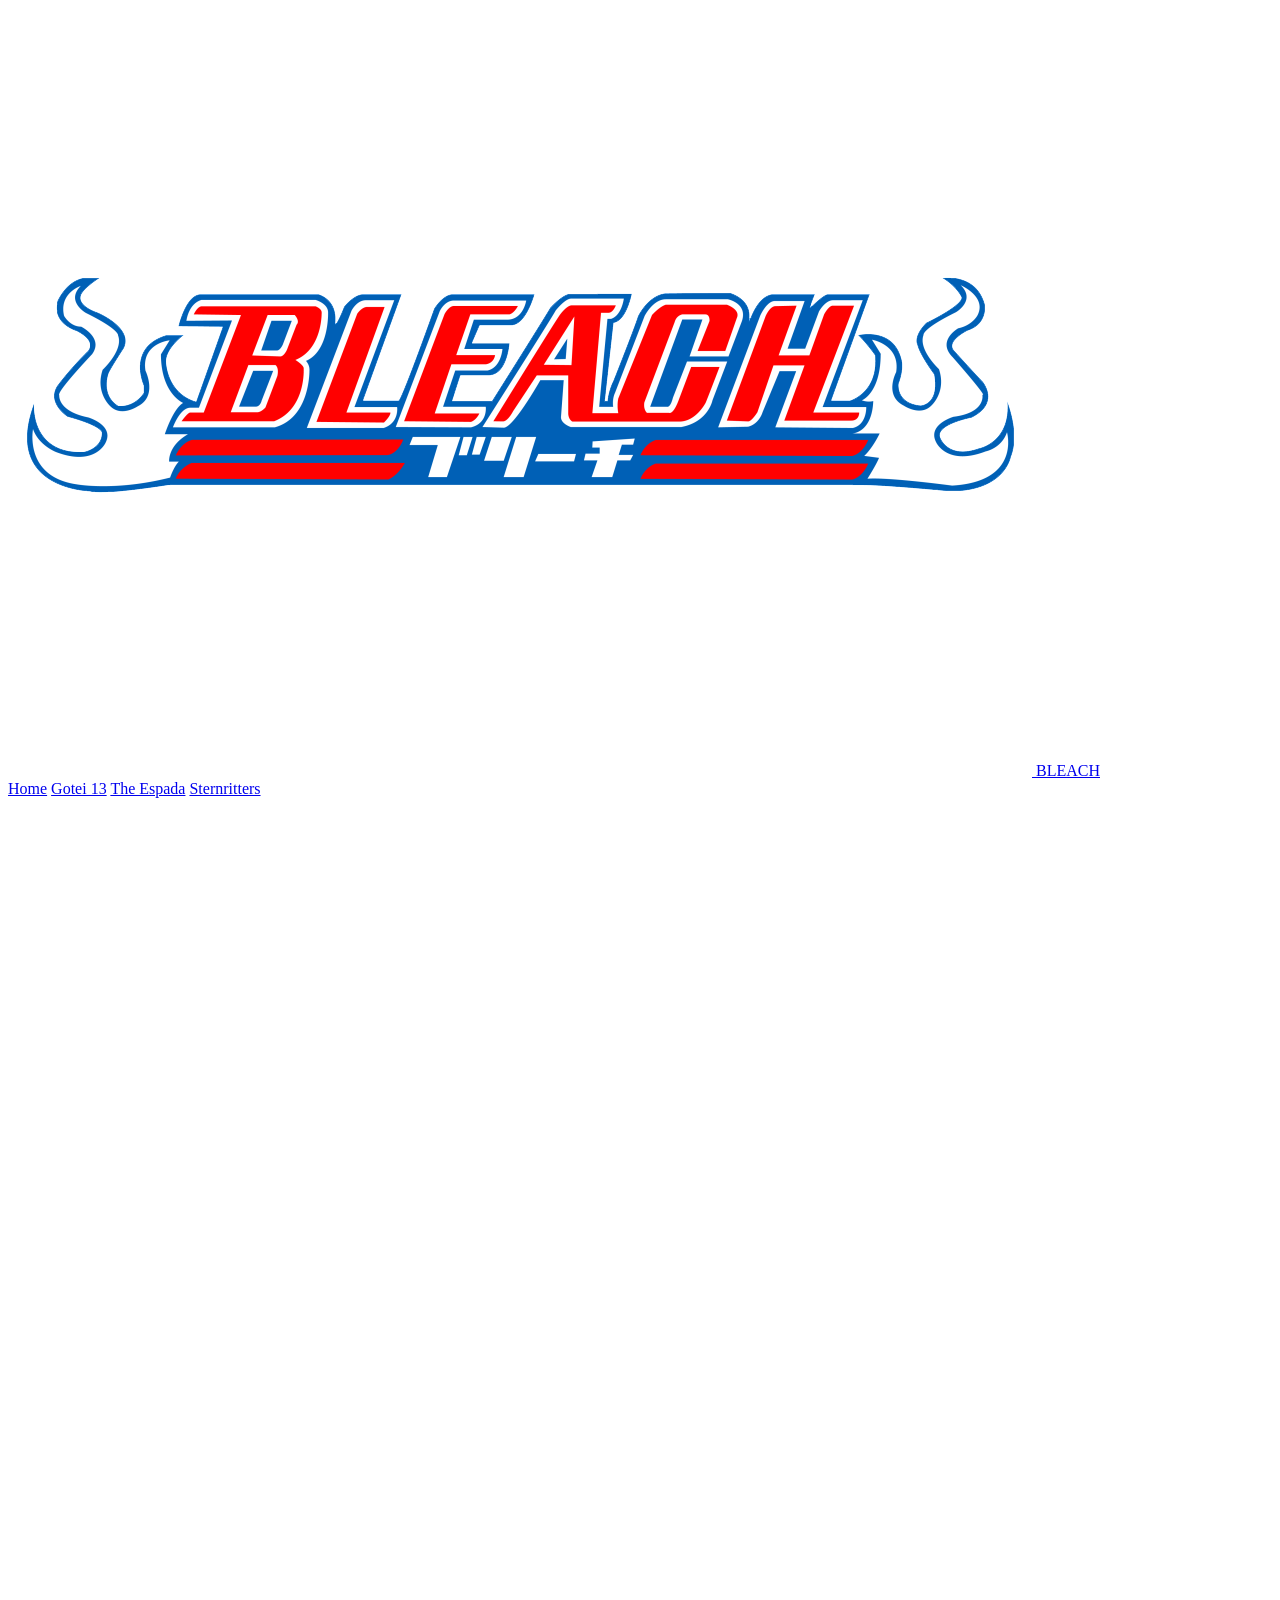
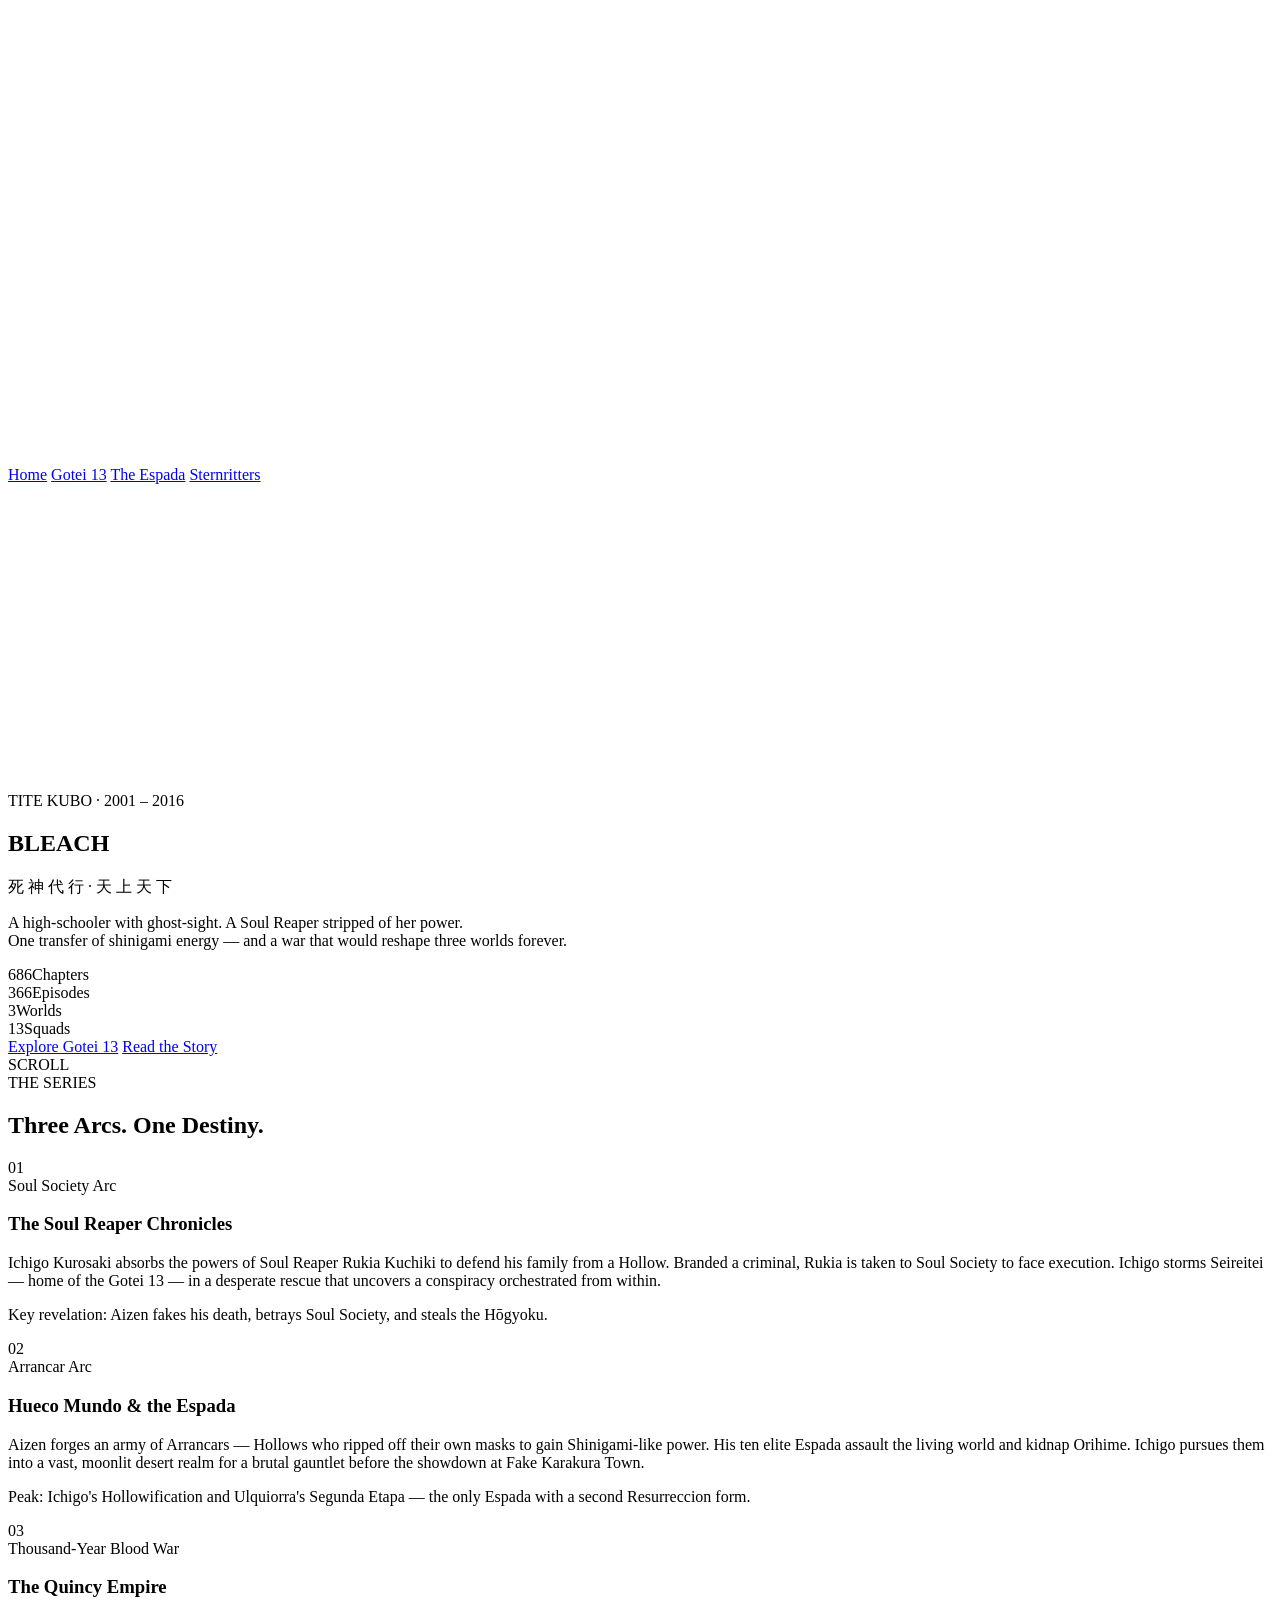
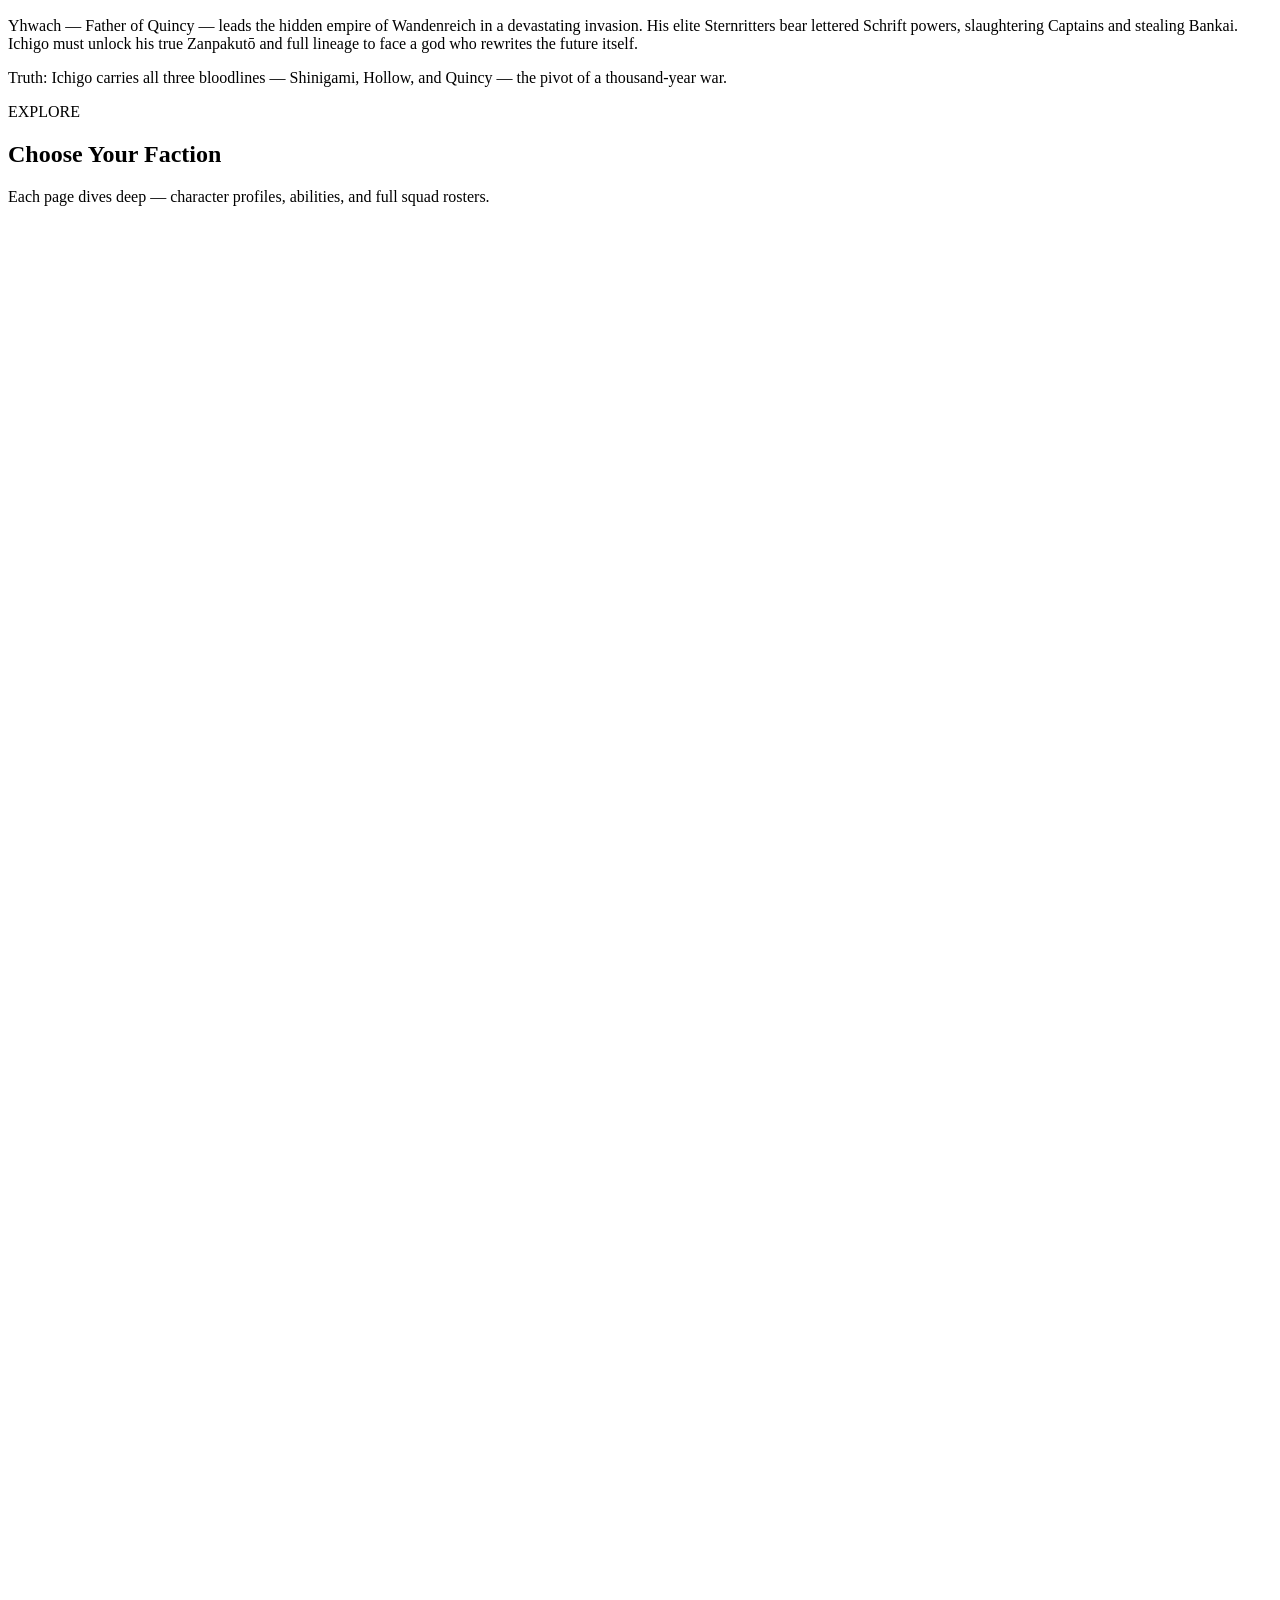
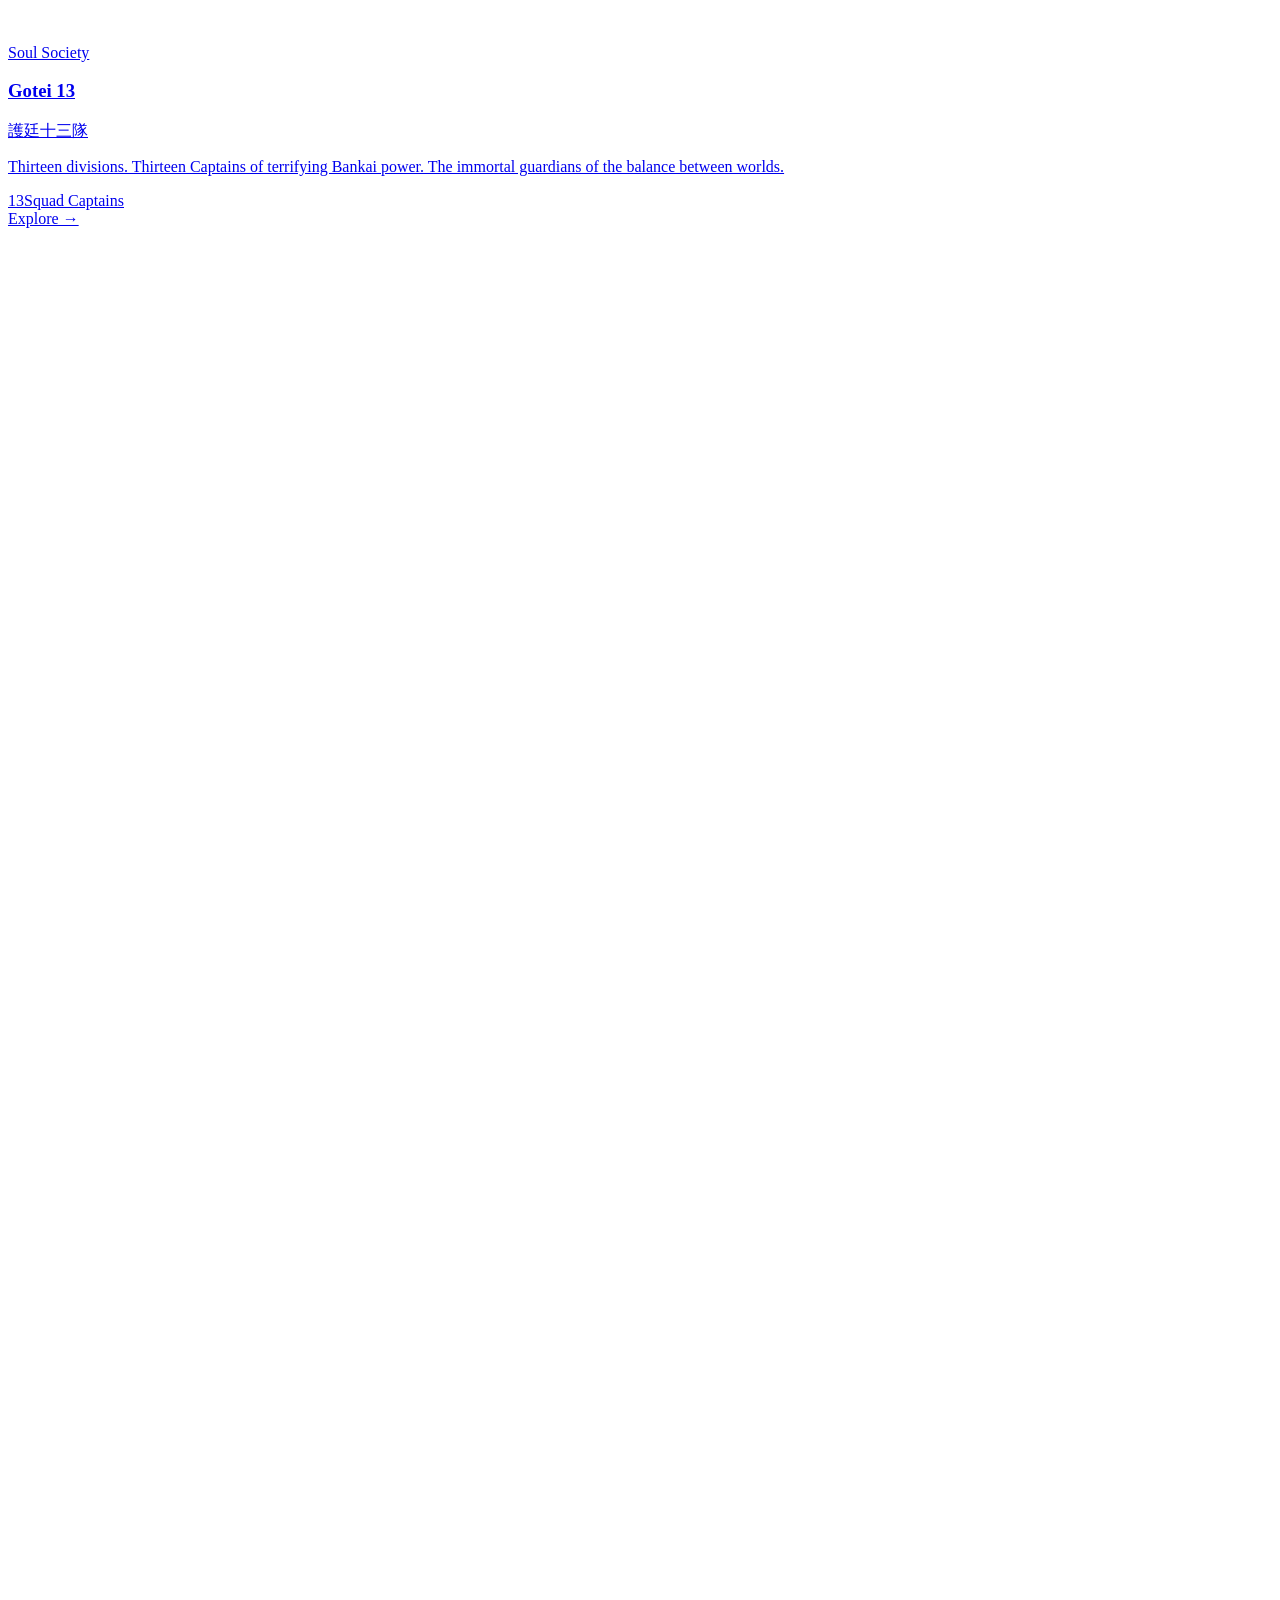
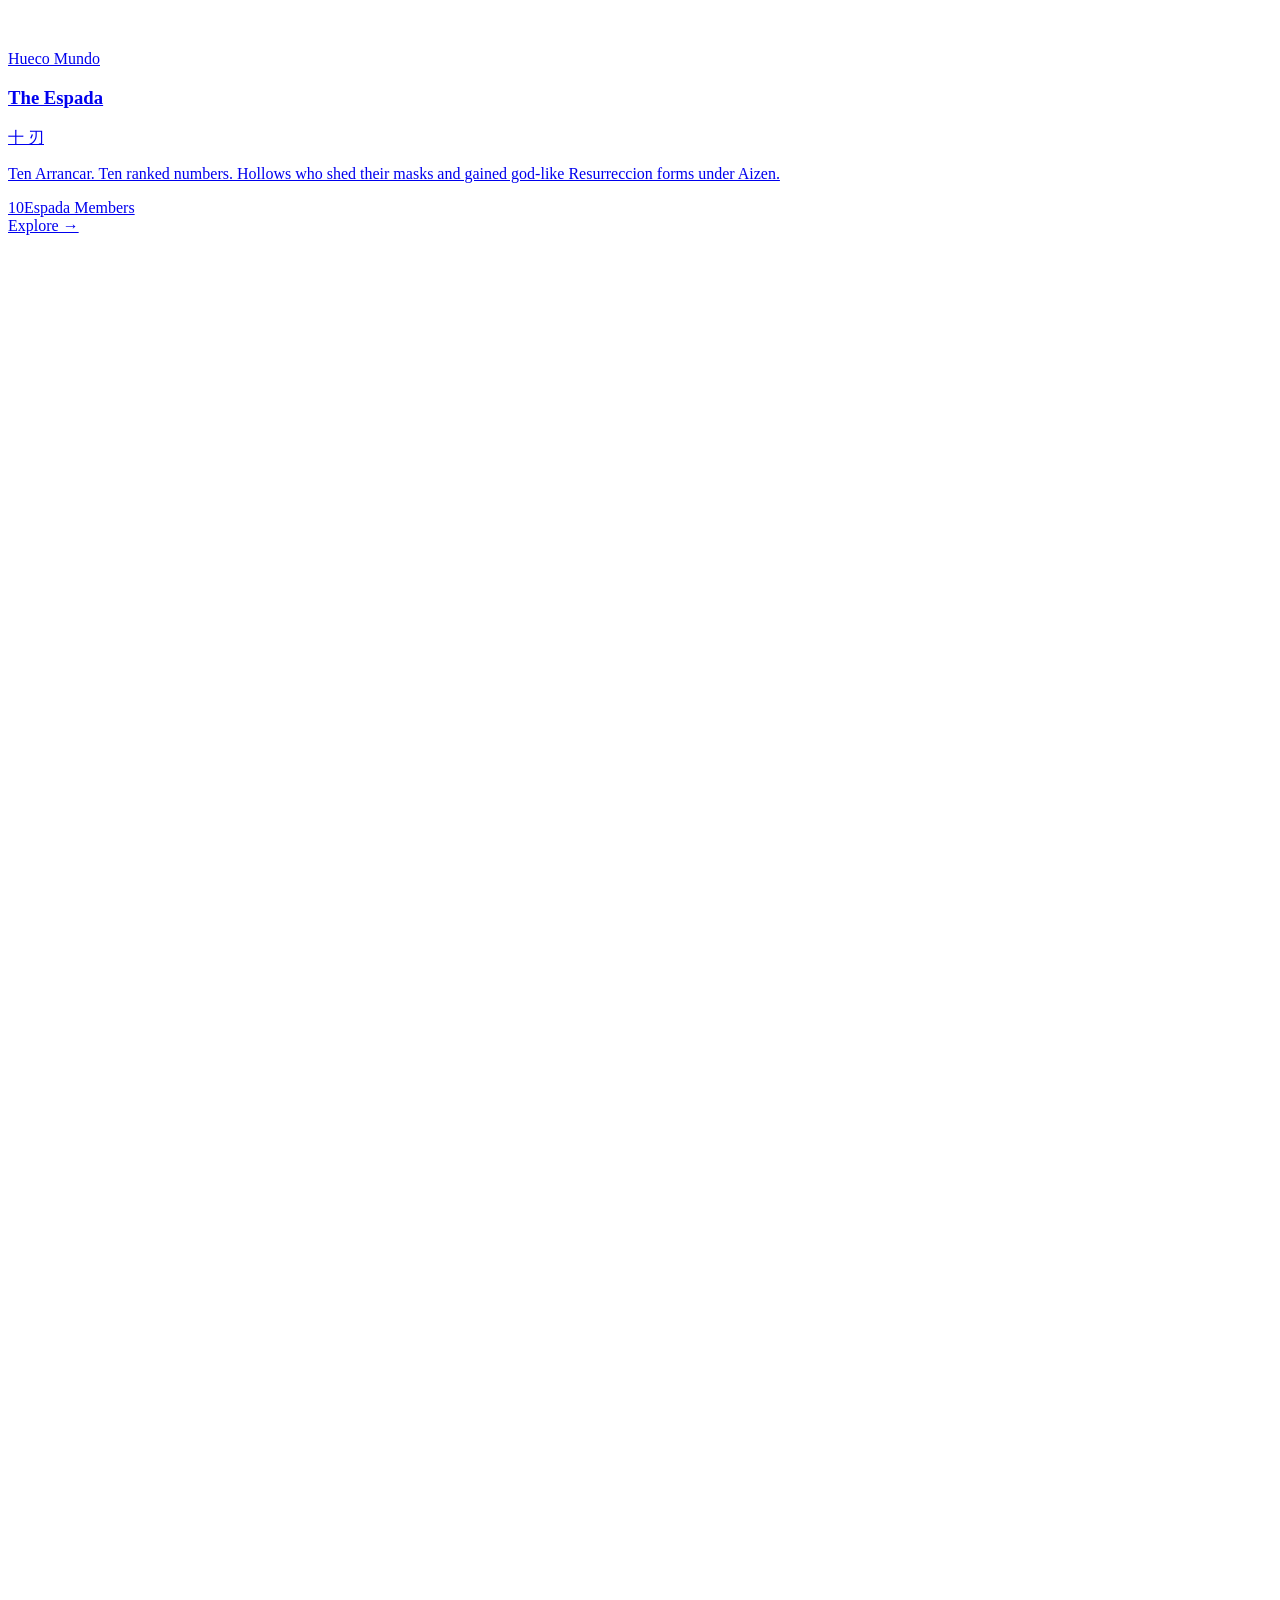
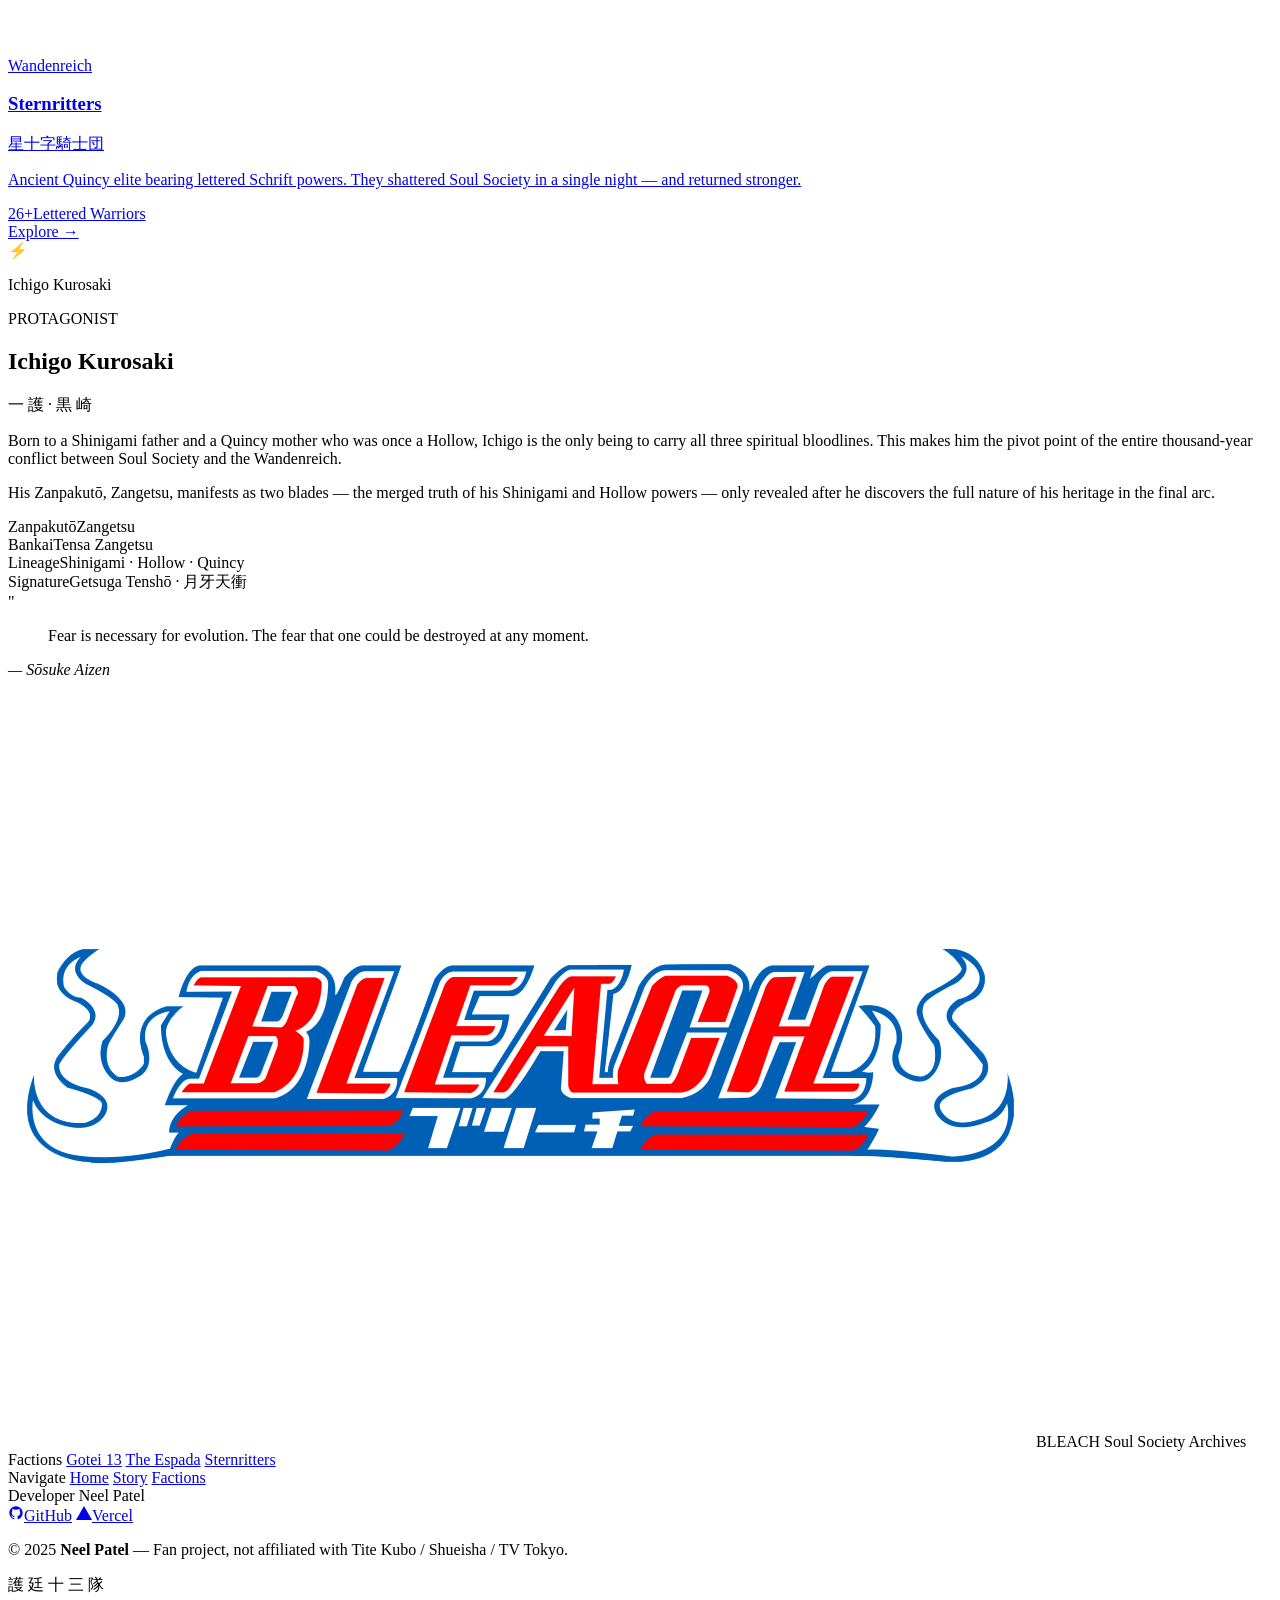
==== commit 006b79c4: "Update index.html" ====
--- a/index.html
+++ b/index.html
@@ -1,438 +1,261 @@
 <!DOCTYPE html>
 <html lang="en">
 <head>
-  <meta charset="UTF-8" />
-  <meta name="viewport" content="width=device-width, initial-scale=1.0" />
+  <meta charset="UTF-8"/>
+  <meta name="viewport" content="width=device-width,initial-scale=1.0"/>
   <title>BLEACH — Soul Society Archives</title>
-  <link rel="stylesheet" href="styles.css" />
-  <link rel="preconnect" href="https://fonts.googleapis.com" />
-  <link rel="preconnect" href="https://fonts.gstatic.com" crossorigin />
-  <link href="https://fonts.googleapis.com/css2?family=Cinzel+Decorative:wght@700;900&family=Cinzel:wght@400;600;700&family=Rajdhani:wght@300;400;500;600;700&family=Noto+Serif+JP:wght@300;400;700&display=swap" rel="stylesheet" />
+  <link rel="stylesheet" href="css/shared.css"/>
+  <link rel="stylesheet" href="css/home.css"/>
+  <link rel="preconnect" href="https://fonts.googleapis.com"/>
+  <link rel="preconnect" href="https://fonts.gstatic.com" crossorigin/>
+  <link href="https://fonts.googleapis.com/css2?family=Cinzel+Decorative:wght@700;900&family=Cinzel:wght@400;600;700&family=Rajdhani:wght@300;400;500;600;700&family=Noto+Serif+JP:wght@300;400;700&display=swap" rel="stylesheet"/>
 </head>
 <body>
 
-  <!-- ══════════════════════════════════════════
-       CURSOR GLOW
-  ══════════════════════════════════════════ -->
+  <div class="cursor-orb" id="cursorOrb"></div>
   <div class="cursor-glow" id="cursorGlow"></div>
 
-  <!-- ══════════════════════════════════════════
-       NAVBAR
-  ══════════════════════════════════════════ -->
   <nav class="navbar glass" id="navbar">
-    <div class="nav-logo">
-      <img src="icons/logo.png" alt="Bleach Logo" class="logo-img" onerror="this.style.display='none'; document.getElementById('logoText').style.display='block'" />
-      <span class="logo-text" id="logoText">BLEACH</span>
-    </div>
+    <a class="nav-logo" href="index.html">
+      <img src="icons/logo.png" alt="Bleach" class="logo-img" id="navLogo"
+           onerror="this.style.display='none';document.getElementById('navWordmark').style.display='block'"/>
+      <span class="logo-wordmark" id="navWordmark">BLEACH</span>
+    </a>
     <div class="nav-links">
-      <a href="#home" class="nav-link active" data-section="home">Home</a>
-      <a href="#gotei13" class="nav-link" data-section="gotei13">Gotei 13</a>
-      <a href="#espada" class="nav-link" data-section="espada">The Espada</a>
-      <a href="#sternritters" class="nav-link" data-section="sternritters">Sternritters</a>
+      <a href="index.html"        class="nav-link active">Home</a>
+      <a href="gotei.html"        class="nav-link">Gotei 13</a>
+      <a href="espada.html"       class="nav-link">The Espada</a>
+      <a href="sternritters.html" class="nav-link">Sternritters</a>
     </div>
     <div class="nav-crest">
-      <svg class="shinigami-mark" viewBox="0 0 40 40" fill="none">
-        <circle cx="20" cy="20" r="18" stroke="var(--gold)" stroke-width="1.5" opacity="0.6"/>
-        <path d="M20 4 L22 16 L20 20 L18 16 Z" fill="var(--gold)" opacity="0.8"/>
-        <path d="M20 36 L22 24 L20 20 L18 24 Z" fill="var(--gold)" opacity="0.8"/>
-        <path d="M4 20 L16 22 L20 20 L16 18 Z" fill="var(--gold)" opacity="0.8"/>
-        <path d="M36 20 L24 22 L20 20 L24 18 Z" fill="var(--gold)" opacity="0.8"/>
-        <circle cx="20" cy="20" r="3" fill="var(--gold)" opacity="0.9"/>
+      <svg viewBox="0 0 40 40" fill="none">
+        <circle cx="20" cy="20" r="18" stroke="var(--gold)" stroke-width="1.2" opacity=".55"/>
+        <path d="M20 4L21.8 17L20 20L18.2 17Z" fill="var(--gold)" opacity=".85"/>
+        <path d="M20 36L21.8 23L20 20L18.2 23Z" fill="var(--gold)" opacity=".85"/>
+        <path d="M4 20L17 21.8L20 20L17 18.2Z" fill="var(--gold)" opacity=".85"/>
+        <path d="M36 20L23 21.8L20 20L23 18.2Z" fill="var(--gold)" opacity=".85"/>
+        <circle cx="20" cy="20" r="2.5" fill="var(--gold)"/>
       </svg>
     </div>
-    <div class="hamburger" id="hamburger">
-      <span></span><span></span><span></span>
-    </div>
+    <div class="hamburger" id="hamburger"><span></span><span></span><span></span></div>
   </nav>
-
-  <!-- MOBILE MENU -->
   <div class="mobile-menu glass" id="mobileMenu">
-    <a href="#home" class="mobile-link">Home</a>
-    <a href="#gotei13" class="mobile-link">Gotei 13</a>
-    <a href="#espada" class="mobile-link">The Espada</a>
-    <a href="#sternritters" class="mobile-link">Sternritters</a>
+    <a href="index.html">Home</a>
+    <a href="gotei.html">Gotei 13</a>
+    <a href="espada.html">The Espada</a>
+    <a href="sternritters.html">Sternritters</a>
   </div>
 
-  <!-- ══════════════════════════════════════════
-       HERO SECTION
-  ══════════════════════════════════════════ -->
-  <section class="hero" id="home">
-    <!-- Video Background -->
+  <!-- HERO -->
+  <section class="page-hero" id="home">
     <div class="video-wrap">
-      <video autoplay muted loop playsinline class="hero-video" id="heroBg">
-        <source src="bleach.mp4" type="video/mp4" />
+      <video autoplay muted loop playsinline>
+        <source src="bleach.mp4" type="video/mp4"/>
       </video>
-      <div class="video-overlay"></div>
-    </div>
-
-    <!-- Particle Canvas -->
-    <canvas class="particles-canvas" id="particlesCanvas"></canvas>
-
-    <!-- Hero Content -->
-    <div class="hero-content">
-      <div class="hero-badge reveal-up" style="--delay: 0.1s">
-        <span class="badge-line"></span>
-        <span class="badge-text">TITE KUBO — 2001</span>
-        <span class="badge-line"></span>
-      </div>
-
-      <h1 class="hero-title reveal-up" style="--delay: 0.25s">
-        <span class="title-kanji">滅</span>
-        <span class="title-main">BLEACH</span>
-        <span class="title-kanji">却</span>
-      </h1>
-
-      <p class="hero-tagline reveal-up" style="--delay: 0.4s">
-        "The death and what comes after."
+      <div class="veil"></div>
+    </div>
+    <canvas class="particles" id="heroParticles"></canvas>
+    <div class="hero-body">
+      <div class="hero-eyebrow reveal" style="--d:.1s">
+        <span class="line"></span><span>TITE KUBO · 2001 – 2016</span><span class="line"></span>
+      </div>
+      <h1 class="hero-title reveal" style="--d:.25s">BLEACH</h1>
+      <p class="hero-subtitle-jp reveal" style="--d:.35s">死 神 代 行 · 天 上 天 下</p>
+      <p class="hero-desc reveal" style="--d:.45s">
+        A high-schooler with ghost-sight. A Soul Reaper stripped of her power.<br/>
+        One transfer of shinigami energy — and a war that would reshape three worlds forever.
       </p>
-
-      <p class="hero-desc reveal-up" style="--delay: 0.55s">
-        A realm where Shinigami, Hollows, and Quincy clash across dimensions —<br/>
-        an epic spanning Soul Society, Hueco Mundo, and the Shadow Realm.
-      </p>
-
-      <div class="hero-stats reveal-up" style="--delay: 0.7s">
-        <div class="stat-pill glass-pill">
-          <span class="stat-num">686</span>
-          <span class="stat-label">Chapters</span>
-        </div>
-        <div class="stat-pill glass-pill">
-          <span class="stat-num">366</span>
-          <span class="stat-label">Episodes</span>
-        </div>
-        <div class="stat-pill glass-pill">
-          <span class="stat-num">13</span>
-          <span class="stat-label">Divisions</span>
-        </div>
-      </div>
-
-      <div class="hero-cta reveal-up" style="--delay: 0.85s">
-        <a href="#gotei13" class="cta-btn primary-btn">Explore Factions</a>
-        <a href="#about-anime" class="cta-btn ghost-btn">Learn More</a>
-      </div>
-    </div>
-
-    <!-- Scroll Indicator -->
-    <div class="scroll-indicator">
-      <div class="scroll-line"></div>
-      <span>SCROLL</span>
-    </div>
-  </section>
-
-  <!-- ══════════════════════════════════════════
-       ABOUT ANIME STRIP
-  ══════════════════════════════════════════ -->
-  <section class="about-strip" id="about-anime">
-    <div class="strip-inner">
-      <div class="strip-text reveal-left">
-        <div class="section-eyebrow">THE LEGEND</div>
-        <h2 class="section-heading">Soul Reaper Chronicles</h2>
-        <p>Ichigo Kurosaki was a high school student with the rare ability to see ghosts — until a chance encounter with Rukia Kuchiki, a Soul Reaper, changed everything. Forced to absorb her powers, Ichigo steps into a war that has raged for millennia across the living world, Soul Society, and Hueco Mundo.</p>
-        <p>Three great factions. Infinite power. One impossible destiny.</p>
-        <div class="arcs-timeline">
-          <div class="arc-item">
-            <span class="arc-dot"></span>
-            <span class="arc-name">Soul Society Arc</span>
+      <div class="hero-pills reveal" style="--d:.55s">
+        <div class="pill"><span class="pill-num">686</span><span class="pill-label">Chapters</span></div>
+        <div class="pill"><span class="pill-num">366</span><span class="pill-label">Episodes</span></div>
+        <div class="pill"><span class="pill-num">3</span><span class="pill-label">Worlds</span></div>
+        <div class="pill"><span class="pill-num">13</span><span class="pill-label">Squads</span></div>
+      </div>
+      <div class="hero-cta reveal" style="--d:.65s">
+        <a href="gotei.html" class="cta-btn primary">Explore Gotei 13</a>
+        <a href="#story"     class="cta-btn ghost">Read the Story</a>
+      </div>
+    </div>
+    <div class="scroll-hint"><div class="sh-line"></div><span>SCROLL</span></div>
+  </section>
+
+  <!-- STORY -->
+  <section class="story-section" id="story">
+    <div class="story-header reveal">
+      <span class="s-eyebrow">THE SERIES</span>
+      <h2 class="s-title">Three Arcs. One Destiny.</h2>
+    </div>
+    <div class="story-blocks">
+      <div class="story-block reveal" style="--d:.1s">
+        <div class="arc-num">01</div>
+        <div class="arc-content">
+          <div class="arc-tag gotei-tag">Soul Society Arc</div>
+          <h3>The Soul Reaper Chronicles</h3>
+          <p>Ichigo Kurosaki absorbs the powers of Soul Reaper Rukia Kuchiki to defend his family from a Hollow. Branded a criminal, Rukia is taken to Soul Society to face execution. Ichigo storms Seireitei — home of the Gotei 13 — in a desperate rescue that uncovers a conspiracy orchestrated from within.</p>
+          <p class="arc-hl">Key revelation: Aizen fakes his death, betrays Soul Society, and steals the Hōgyoku.</p>
+        </div>
+      </div>
+      <div class="story-block reveal" style="--d:.2s">
+        <div class="arc-num">02</div>
+        <div class="arc-content">
+          <div class="arc-tag espada-tag">Arrancar Arc</div>
+          <h3>Hueco Mundo & the Espada</h3>
+          <p>Aizen forges an army of Arrancars — Hollows who ripped off their own masks to gain Shinigami-like power. His ten elite Espada assault the living world and kidnap Orihime. Ichigo pursues them into a vast, moonlit desert realm for a brutal gauntlet before the showdown at Fake Karakura Town.</p>
+          <p class="arc-hl">Peak: Ichigo's Hollowification and Ulquiorra's Segunda Etapa — the only Espada with a second Resurreccion form.</p>
+        </div>
+      </div>
+      <div class="story-block reveal" style="--d:.3s">
+        <div class="arc-num">03</div>
+        <div class="arc-content">
+          <div class="arc-tag stern-tag">Thousand-Year Blood War</div>
+          <h3>The Quincy Empire</h3>
+          <p>Yhwach — Father of Quincy — leads the hidden empire of Wandenreich in a devastating invasion. His elite Sternritters bear lettered Schrift powers, slaughtering Captains and stealing Bankai. Ichigo must unlock his true Zanpakutō and full lineage to face a god who rewrites the future itself.</p>
+          <p class="arc-hl">Truth: Ichigo carries all three bloodlines — Shinigami, Hollow, and Quincy — the pivot of a thousand-year war.</p>
+        </div>
+      </div>
+    </div>
+  </section>
+
+  <!-- FACTION PORTAL CARDS -->
+  <section class="factions-section" id="factions">
+    <div class="factions-header reveal">
+      <span class="s-eyebrow">EXPLORE</span>
+      <h2 class="s-title">Choose Your Faction</h2>
+      <p class="s-sub">Each page dives deep — character profiles, abilities, and full squad rosters.</p>
+    </div>
+    <div class="faction-cards">
+
+      <a href="gotei.html" class="faction-card gotei-card reveal" style="--d:.08s">
+        <div class="fc-bg-video">
+          <video autoplay muted loop playsinline><source src="Gotei.mp4" type="video/mp4"/></video>
+          <div class="fc-veil gotei-veil"></div>
+        </div>
+        <div class="fc-body">
+          <div class="fc-sym">
+            <svg viewBox="0 0 56 56" fill="none"><circle cx="28" cy="28" r="26" stroke="var(--gotei-blue)" stroke-width="1.4"/><path d="M28 6L29.7 24L28 28L26.3 24Z" fill="var(--gotei-blue)"/><path d="M28 50L29.7 32L28 28L26.3 32Z" fill="var(--gotei-blue)"/><path d="M6 28L24 29.7L28 28L24 26.3Z" fill="var(--gotei-blue)"/><path d="M50 28L32 29.7L28 28L32 26.3Z" fill="var(--gotei-blue)"/><circle cx="28" cy="28" r="4" fill="var(--gotei-blue)"/></svg>
           </div>
-          <div class="arc-item">
-            <span class="arc-dot espada-dot"></span>
-            <span class="arc-name">Arrancar / Hueco Mundo Arc</span>
+          <span class="fc-origin gotei-origin">Soul Society</span>
+          <h3 class="fc-name">Gotei 13</h3>
+          <p class="fc-kanji">護廷十三隊</p>
+          <p class="fc-desc">Thirteen divisions. Thirteen Captains of terrifying Bankai power. The immortal guardians of the balance between worlds.</p>
+          <div class="fc-meta"><span class="fc-cnt">13</span><span>Squad Captains</span></div>
+          <span class="fc-arrow">Explore →</span>
+        </div>
+      </a>
+
+      <a href="espada.html" class="faction-card espada-card reveal" style="--d:.18s">
+        <div class="fc-bg-video">
+          <video autoplay muted loop playsinline><source src="espada.mp4" type="video/mp4"/></video>
+          <div class="fc-veil espada-veil"></div>
+        </div>
+        <div class="fc-body">
+          <div class="fc-sym">
+            <svg viewBox="0 0 56 56" fill="none"><path d="M28 4L52 48L28 36L4 48Z" stroke="var(--espada-red)" stroke-width="1.4" fill="none"/><circle cx="28" cy="24" r="5" fill="var(--espada-red)" opacity=".85"/></svg>
           </div>
-          <div class="arc-item">
-            <span class="arc-dot stern-dot"></span>
-            <span class="arc-name">Thousand-Year Blood War</span>
+          <span class="fc-origin espada-origin">Hueco Mundo</span>
+          <h3 class="fc-name">The Espada</h3>
+          <p class="fc-kanji">十 刃</p>
+          <p class="fc-desc">Ten Arrancar. Ten ranked numbers. Hollows who shed their masks and gained god-like Resurreccion forms under Aizen.</p>
+          <div class="fc-meta"><span class="fc-cnt">10</span><span>Espada Members</span></div>
+          <span class="fc-arrow espada-arrow">Explore →</span>
+        </div>
+      </a>
+
+      <a href="sternritters.html" class="faction-card stern-card reveal" style="--d:.28s">
+        <div class="fc-bg-video">
+          <video autoplay muted loop playsinline><source src="Quincy.mp4" type="video/mp4"/></video>
+          <div class="fc-veil stern-veil"></div>
+        </div>
+        <div class="fc-body">
+          <div class="fc-sym">
+            <svg viewBox="0 0 56 56" fill="none"><polygon points="28,3 33,20 52,20 37,31 43,50 28,39 13,50 19,31 4,20 23,20" stroke="var(--stern-silver)" stroke-width="1.4" fill="none"/></svg>
           </div>
-        </div>
-      </div>
-      <div class="strip-visual reveal-right">
-        <div class="zanpakuto-display glass">
-          <div class="zanpakuto-wrap">
-            <svg class="zanpakuto-svg" viewBox="0 0 80 400" fill="none">
-              <!-- Blade -->
-              <rect x="36" y="20" width="8" height="300" rx="2" fill="url(#bladeGrad)" />
-              <polygon points="36,20 44,20 40,2" fill="url(#bladeGrad)" />
-              <!-- Fuller -->
-              <rect x="39" y="30" width="2" height="270" rx="1" fill="rgba(255,255,255,0.4)" />
-              <!-- Guard -->
-              <ellipse cx="40" cy="320" rx="22" ry="8" fill="url(#goldGrad)" />
-              <ellipse cx="40" cy="322" rx="20" ry="6" fill="var(--gold)" opacity="0.4"/>
-              <!-- Grip -->
-              <rect x="36" y="325" width="8" height="55" rx="3" fill="url(#gripGrad)" />
-              <!-- Pommel -->
-              <ellipse cx="40" cy="382" rx="7" ry="4" fill="var(--gold)" />
-              <defs>
-                <linearGradient id="bladeGrad" x1="36" y1="2" x2="44" y2="320" gradientUnits="userSpaceOnUse">
-                  <stop offset="0%" stop-color="#e8e8ff"/>
-                  <stop offset="50%" stop-color="#b8c8ff"/>
-                  <stop offset="100%" stop-color="#6080c0"/>
-                </linearGradient>
-                <linearGradient id="goldGrad" x1="18" y1="320" x2="62" y2="330" gradientUnits="userSpaceOnUse">
-                  <stop offset="0%" stop-color="#8b6f2a"/>
-                  <stop offset="50%" stop-color="#d4a017"/>
-                  <stop offset="100%" stop-color="#8b6f2a"/>
-                </linearGradient>
-                <linearGradient id="gripGrad" x1="36" y1="325" x2="44" y2="380" gradientUnits="userSpaceOnUse">
-                  <stop offset="0%" stop-color="#1a1a2e"/>
-                  <stop offset="100%" stop-color="#0d0d1a"/>
-                </linearGradient>
-              </defs>
-            </svg>
-            <div class="zanpakuto-glow"></div>
-          </div>
-          <div class="zanpakuto-label">
-            <span class="z-kanji">月 牙 天 衝</span>
-            <span class="z-name">Getsuga Tenshō</span>
-          </div>
-        </div>
-      </div>
-    </div>
-  </section>
-
-  <!-- ══════════════════════════════════════════
-       GOTEI 13 SECTION
-  ══════════════════════════════════════════ -->
-  <section class="faction-section gotei-section" id="gotei13">
-    <div class="faction-bg-text">GOTEI</div>
-
-    <div class="faction-header reveal-up">
-      <div class="faction-symbol">
-        <svg viewBox="0 0 60 60" fill="none">
-          <circle cx="30" cy="30" r="28" stroke="var(--gotei-blue)" stroke-width="1.5"/>
-          <path d="M30 6 L32 28 L30 32 L28 28 Z" fill="var(--gotei-blue)"/>
-          <path d="M30 54 L32 32 L30 28 L28 32 Z" fill="var(--gotei-blue)"/>
-          <path d="M6 30 L28 32 L32 30 L28 28 Z" fill="var(--gotei-blue)"/>
-          <path d="M54 30 L32 32 L28 30 L32 28 Z" fill="var(--gotei-blue)"/>
-          <circle cx="30" cy="30" r="4" fill="var(--gotei-blue)"/>
-        </svg>
-      </div>
-      <div class="faction-title-block">
-        <span class="faction-eyebrow">Soul Society</span>
-        <h2 class="faction-name">Gotei 13</h2>
-        <p class="faction-subtitle">護廷十三隊 — The 13 Court Guard Squads</p>
-      </div>
-    </div>
-
-    <p class="faction-desc reveal-up">
-      The primary military branch of Soul Society — thirteen divisions, each led by a Captain of immense power. They are the first and last line of defense against Hollows and all threats to the balance of the world.
-    </p>
-
-    <!-- Character Cards -->
-    <div class="character-grid" id="goteiGrid">
-      <!-- Cards injected by JS -->
-    </div>
-
-    <!-- Gallery Strip -->
-    <div class="gallery-strip reveal-up">
-      <div class="gallery-label">
-        <span class="gallery-eyebrow">Gallery</span>
-        <h3>Gotei 13 — Moments</h3>
-        <p>Add your images to <code>images/gotei/</code></p>
-      </div>
-      <div class="gallery-scroll" id="goteiGallery">
-        <div class="gallery-placeholder glass" data-img="images/gotei/01.jpg">
-          <span class="ph-icon">⚔</span>
-          <span class="ph-label">Soul Society</span>
-        </div>
-        <div class="gallery-placeholder glass" data-img="images/gotei/02.jpg">
-          <span class="ph-icon">🌸</span>
-          <span class="ph-label">Senbonzakura</span>
-        </div>
-        <div class="gallery-placeholder glass" data-img="images/gotei/03.jpg">
-          <span class="ph-icon">⚡</span>
-          <span class="ph-label">Bankai</span>
-        </div>
-        <div class="gallery-placeholder glass" data-img="images/gotei/04.jpg">
-          <span class="ph-icon">🔥</span>
-          <span class="ph-label">Yamamoto</span>
-        </div>
-        <div class="gallery-placeholder glass" data-img="images/gotei/05.jpg">
-          <span class="ph-icon">🌊</span>
-          <span class="ph-label">Ukitake</span>
-        </div>
-      </div>
-    </div>
-  </section>
-
-  <!-- ══════════════════════════════════════════
-       THE ESPADA SECTION
-  ══════════════════════════════════════════ -->
-  <section class="faction-section espada-section" id="espada">
-    <div class="faction-bg-text">ESPADA</div>
-
-    <div class="faction-header reveal-up">
-      <div class="faction-symbol espada-symbol">
-        <svg viewBox="0 0 60 60" fill="none">
-          <path d="M30 4 L56 50 L30 38 L4 50 Z" stroke="var(--espada-red)" stroke-width="1.5" fill="none"/>
-          <path d="M30 15 L48 46 L30 36 L12 46 Z" fill="var(--espada-red)" opacity="0.2"/>
-          <circle cx="30" cy="26" r="5" fill="var(--espada-red)" opacity="0.8"/>
-        </svg>
-      </div>
-      <div class="faction-title-block">
-        <span class="faction-eyebrow">Hueco Mundo</span>
-        <h2 class="faction-name espada-name">The Espada</h2>
-        <p class="faction-subtitle">十刃 — Ten Blades of Aizen Sōsuke</p>
-      </div>
-    </div>
-
-    <p class="faction-desc reveal-up">
-      The ten most powerful Arrancar in Sōsuke Aizen's army. Hollows who have achieved a human-like form, stripped of their masks yet retaining monstrous power. Each carries a number tattooed on their body — a rank of devastation.
-    </p>
-
-    <div class="character-grid" id="espadaGrid">
-      <!-- Cards injected by JS -->
-    </div>
-
-    <div class="gallery-strip reveal-up">
-      <div class="gallery-label">
-        <span class="gallery-eyebrow">Gallery</span>
-        <h3>Hueco Mundo — Shadows</h3>
-        <p>Add your images to <code>images/espada/</code></p>
-      </div>
-      <div class="gallery-scroll" id="espadaGallery">
-        <div class="gallery-placeholder glass espada-ph" data-img="images/espada/01.jpg">
-          <span class="ph-icon">🌑</span>
-          <span class="ph-label">Las Noches</span>
-        </div>
-        <div class="gallery-placeholder glass espada-ph" data-img="images/espada/02.jpg">
-          <span class="ph-icon">💀</span>
-          <span class="ph-label">Ulquiorra</span>
-        </div>
-        <div class="gallery-placeholder glass espada-ph" data-img="images/espada/03.jpg">
-          <span class="ph-icon">🦅</span>
-          <span class="ph-label">Grimmjow</span>
-        </div>
-        <div class="gallery-placeholder glass espada-ph" data-img="images/espada/04.jpg">
-          <span class="ph-icon">🌊</span>
-          <span class="ph-label">Stark</span>
-        </div>
-        <div class="gallery-placeholder glass espada-ph" data-img="images/espada/05.jpg">
-          <span class="ph-icon">🌀</span>
-          <span class="ph-label">Resurreccion</span>
-        </div>
-      </div>
-    </div>
-  </section>
-
-  <!-- ══════════════════════════════════════════
-       STERNRITTERS SECTION
-  ══════════════════════════════════════════ -->
-  <section class="faction-section stern-section" id="sternritters">
-    <div class="faction-bg-text">STERN</div>
-
-    <div class="faction-header reveal-up">
-      <div class="faction-symbol stern-symbol">
-        <svg viewBox="0 0 60 60" fill="none">
-          <polygon points="30,4 36,24 58,24 40,36 46,58 30,44 14,58 20,36 2,24 24,24" stroke="var(--stern-white)" stroke-width="1.5" fill="none"/>
-          <polygon points="30,14 34,26 46,26 36,33 40,46 30,38 20,46 24,33 14,26 26,26" fill="var(--stern-white)" opacity="0.15"/>
-        </svg>
-      </div>
-      <div class="faction-title-block">
-        <span class="faction-eyebrow">Wandenreich</span>
-        <h2 class="faction-name stern-name">Sternritters</h2>
-        <p class="faction-subtitle">星十字騎士団 — Star Cross Knight Order</p>
-      </div>
-    </div>
-
-    <p class="faction-desc reveal-up">
-      Elite Quincy warriors of the Wandenreich — the hidden empire of Yhwach. Each bears a Schrift, a letter designating their unique power. Ruthless, methodical, and ancient, they shattered Soul Society in a single invasion.
-    </p>
-
-    <div class="character-grid" id="sternGrid">
-      <!-- Cards injected by JS -->
-    </div>
-
-    <div class="gallery-strip reveal-up">
-      <div class="gallery-label">
-        <span class="gallery-eyebrow">Gallery</span>
-        <h3>Wandenreich — Empire</h3>
-        <p>Add your images to <code>images/sternritters/</code></p>
-      </div>
-      <div class="gallery-scroll" id="sternGallery">
-        <div class="gallery-placeholder glass stern-ph" data-img="images/sternritters/01.jpg">
-          <span class="ph-icon">✦</span>
-          <span class="ph-label">Yhwach</span>
-        </div>
-        <div class="gallery-placeholder glass stern-ph" data-img="images/sternritters/02.jpg">
-          <span class="ph-icon">❄️</span>
-          <span class="ph-label">Uryu</span>
-        </div>
-        <div class="gallery-placeholder glass stern-ph" data-img="images/sternritters/03.jpg">
-          <span class="ph-icon">⚡</span>
-          <span class="ph-label">Bazz-B</span>
-        </div>
-        <div class="gallery-placeholder glass stern-ph" data-img="images/sternritters/04.jpg">
-          <span class="ph-icon">🌪</span>
-          <span class="ph-label">Quilge</span>
-        </div>
-        <div class="gallery-placeholder glass stern-ph" data-img="images/sternritters/05.jpg">
-          <span class="ph-icon">🌸</span>
-          <span class="ph-label">Giselle</span>
-        </div>
-      </div>
-    </div>
-  </section>
-
-  <!-- ══════════════════════════════════════════
-       QUOTE BREAKER
-  ══════════════════════════════════════════ -->
-  <section class="quote-section">
-    <div class="quote-inner reveal-up">
-      <div class="quote-marks">"</div>
-      <blockquote class="rotating-quote" id="rotatingQuote">
-        Fear is necessary for evolution. The fear that one could be destroyed at any moment.
-      </blockquote>
-      <cite class="quote-author" id="quoteAuthor">— Sosuke Aizen</cite>
-    </div>
-  </section>
-
-  <!-- ══════════════════════════════════════════
-       FOOTER
-  ══════════════════════════════════════════ -->
+          <span class="fc-origin stern-origin">Wandenreich</span>
+          <h3 class="fc-name">Sternritters</h3>
+          <p class="fc-kanji">星十字騎士団</p>
+          <p class="fc-desc">Ancient Quincy elite bearing lettered Schrift powers. They shattered Soul Society in a single night — and returned stronger.</p>
+          <div class="fc-meta"><span class="fc-cnt">26+</span><span>Lettered Warriors</span></div>
+          <span class="fc-arrow stern-arrow">Explore →</span>
+        </div>
+      </a>
+
+    </div>
+  </section>
+
+  <!-- PROTAGONIST STRIP -->
+  <section class="protagonist-section">
+    <div class="proto-inner">
+      <div class="proto-img-side reveal from-left">
+        <div class="proto-frame glass">
+          <img src="images/gotei/ichigo.jpg" alt="Ichigo Kurosaki"
+               onerror="this.parentElement.innerHTML='<div class=proto-fallback><span>⚡</span><p>Ichigo Kurosaki</p></div>'"/>
+        </div>
+      </div>
+      <div class="proto-text reveal from-right">
+        <span class="s-eyebrow">PROTAGONIST</span>
+        <h2 class="s-title">Ichigo Kurosaki</h2>
+        <p class="proto-jp">一 護 · 黒 崎</p>
+        <p>Born to a Shinigami father and a Quincy mother who was once a Hollow, Ichigo is the only being to carry all three spiritual bloodlines. This makes him the pivot point of the entire thousand-year conflict between Soul Society and the Wandenreich.</p>
+        <p>His Zanpakutō, Zangetsu, manifests as two blades — the merged truth of his Shinigami and Hollow powers — only revealed after he discovers the full nature of his heritage in the final arc.</p>
+        <div class="proto-stats">
+          <div class="ps-item"><span class="ps-label">Zanpakutō</span><span class="ps-val">Zangetsu</span></div>
+          <div class="ps-item"><span class="ps-label">Bankai</span><span class="ps-val">Tensa Zangetsu</span></div>
+          <div class="ps-item"><span class="ps-label">Lineage</span><span class="ps-val">Shinigami · Hollow · Quincy</span></div>
+          <div class="ps-item"><span class="ps-label">Signature</span><span class="ps-val">Getsuga Tenshō · 月牙天衝</span></div>
+        </div>
+      </div>
+    </div>
+  </section>
+
+  <!-- QUOTE -->
+  <section class="quote-strip">
+    <div class="qs-inner reveal from-scale">
+      <div class="qs-mark">"</div>
+      <blockquote id="quoteText">Fear is necessary for evolution. The fear that one could be destroyed at any moment.</blockquote>
+      <cite id="quoteAuthor">— Sōsuke Aizen</cite>
+      <div class="qs-dots" id="qsDots"></div>
+    </div>
+  </section>
+
+  <!-- FOOTER -->
   <footer class="site-footer glass">
-    <div class="footer-top">
-      <div class="footer-brand">
-        <img src="icons/logo.png" alt="Bleach" class="footer-logo" onerror="this.style.display='none'" />
-        <span class="footer-brand-text">BLEACH</span>
-        <p class="footer-brand-sub">Soul Society Archives</p>
-      </div>
-      <div class="footer-links-col">
-        <span class="footer-col-title">Factions</span>
-        <a href="#gotei13">Gotei 13</a>
-        <a href="#espada">The Espada</a>
-        <a href="#sternritters">Sternritters</a>
-      </div>
-      <div class="footer-links-col">
-        <span class="footer-col-title">Explore</span>
-        <a href="#home">Home</a>
-        <a href="#about-anime">About</a>
-        <a href="https://en.wikipedia.org/wiki/Bleach_(manga)" target="_blank" rel="noreferrer">Wiki ↗</a>
-      </div>
-      <div class="footer-social">
-        <span class="footer-col-title">Developer</span>
-        <p class="dev-name">Neel Patel</p>
-        <div class="social-links">
-          <a href="https://github.com/neelpatel112" target="_blank" rel="noreferrer" class="social-btn">
-            <svg viewBox="0 0 24 24" fill="currentColor" width="18" height="18"><path d="M12 2C6.477 2 2 6.484 2 12.021c0 4.428 2.865 8.184 6.839 9.504.5.092.682-.217.682-.482 0-.237-.009-.868-.014-1.703-2.782.605-3.369-1.342-3.369-1.342-.454-1.154-1.11-1.462-1.11-1.462-.908-.62.069-.608.069-.608 1.003.07 1.531 1.03 1.531 1.03.892 1.529 2.341 1.088 2.91.832.092-.647.35-1.088.636-1.338-2.22-.253-4.555-1.113-4.555-4.951 0-1.093.39-1.988 1.029-2.688-.103-.253-.446-1.272.098-2.65 0 0 .84-.27 2.75 1.026A9.564 9.564 0 0 1 12 6.844a9.59 9.59 0 0 1 2.504.337c1.909-1.296 2.747-1.026 2.747-1.026.546 1.378.202 2.397.1 2.65.64.7 1.028 1.595 1.028 2.688 0 3.848-2.339 4.695-4.566 4.943.359.309.678.92.678 1.855 0 1.338-.012 2.419-.012 2.747 0 .268.18.58.688.482C19.138 20.2 22 16.447 22 12.021 22 6.484 17.522 2 12 2z"/></svg>
-            GitHub
-          </a>
-          <a href="https://vercel.com" target="_blank" rel="noreferrer" class="social-btn">
-            <svg viewBox="0 0 24 24" fill="currentColor" width="18" height="18"><path d="M24 22.525H0l12-21.05 12 21.05z"/></svg>
-            Vercel
-          </a>
+    <div class="footer-grid">
+      <div class="f-brand">
+        <img src="icons/logo.png" alt="Bleach" class="f-logo" onerror="this.style.display='none'"/>
+        <span class="f-name">BLEACH</span>
+        <span class="f-tagline">Soul Society Archives</span>
+      </div>
+      <div class="f-col">
+        <span class="f-col-title">Factions</span>
+        <a href="gotei.html">Gotei 13</a>
+        <a href="espada.html">The Espada</a>
+        <a href="sternritters.html">Sternritters</a>
+      </div>
+      <div class="f-col">
+        <span class="f-col-title">Navigate</span>
+        <a href="index.html">Home</a>
+        <a href="#story">Story</a>
+        <a href="#factions">Factions</a>
+      </div>
+      <div class="f-dev">
+        <span class="f-col-title">Developer</span>
+        <span class="dev-name">Neel Patel</span>
+        <div class="social-row">
+          <a href="https://github.com/neelpatel112" target="_blank" rel="noreferrer" class="soc-btn">
+            <svg width="16" height="16" viewBox="0 0 24 24" fill="currentColor"><path d="M12 2C6.477 2 2 6.484 2 12.021c0 4.428 2.865 8.184 6.839 9.504.5.092.682-.217.682-.482 0-.237-.009-.868-.014-1.703-2.782.605-3.369-1.342-3.369-1.342-.454-1.154-1.11-1.462-1.11-1.462-.908-.62.069-.608.069-.608 1.003.07 1.531 1.03 1.531 1.03.892 1.529 2.341 1.088 2.91.832.092-.647.35-1.088.636-1.338-2.22-.253-4.555-1.113-4.555-4.951 0-1.093.39-1.988 1.029-2.688-.103-.253-.446-1.272.098-2.65 0 0 .84-.27 2.75 1.026A9.564 9.564 0 0 1 12 6.844a9.59 9.59 0 0 1 2.504.337c1.909-1.296 2.747-1.026 2.747-1.026.546 1.378.202 2.397.1 2.65.64.7 1.028 1.595 1.028 2.688 0 3.848-2.339 4.695-4.566 4.943.359.309.678.92.678 1.855 0 1.338-.012 2.419-.012 2.747 0 .268.18.58.688.482C19.138 20.2 22 16.447 22 12.021 22 6.484 17.522 2 12 2z"/></svg>GitHub</a>
+          <a href="https://vercel.com" target="_blank" rel="noreferrer" class="soc-btn">
+            <svg width="16" height="16" viewBox="0 0 24 24" fill="currentColor"><path d="M24 22.525H0l12-21.05 12 21.05z"/></svg>Vercel</a>
         </div>
       </div>
     </div>
     <div class="footer-bottom">
-      <div class="footer-divider"></div>
-      <p class="footer-copy">
-        © 2025 <strong>Neel Patel</strong>. Built with passion for the soul. &nbsp;|&nbsp;
-        BLEACH © Tite Kubo / Shueisha / TV Tokyo — Fan project, not affiliated.
-      </p>
-      <p class="footer-kanji">護廷十三隊</p>
+      <p class="copy">© 2025 <strong>Neel Patel</strong> — Fan project, not affiliated with Tite Kubo / Shueisha / TV Tokyo.</p>
+      <p class="kanji">護 廷 十 三 隊</p>
     </div>
   </footer>
 
-  <script src="main.js"></script>
+  <script src="js/shared.js"></script>
+  <script src="js/home.js"></script>
 </body>
 </html>
- 
+ 
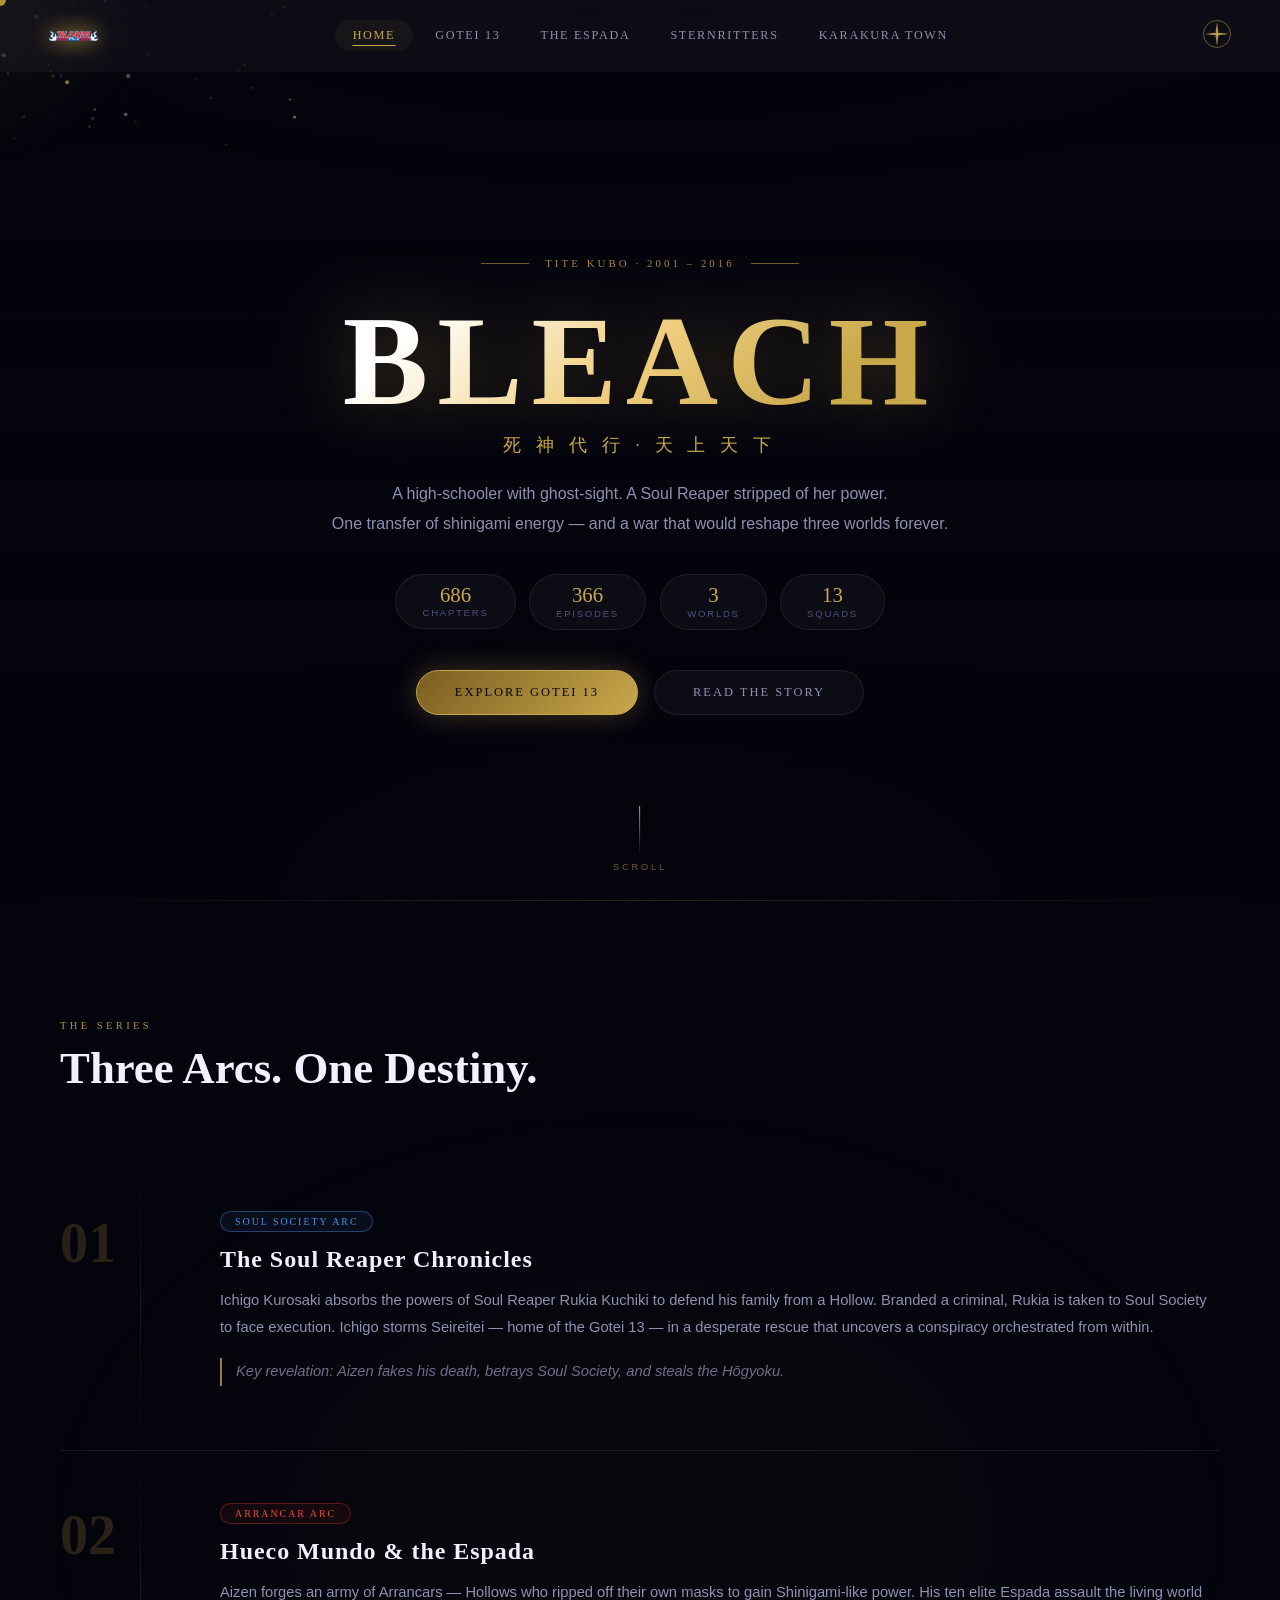
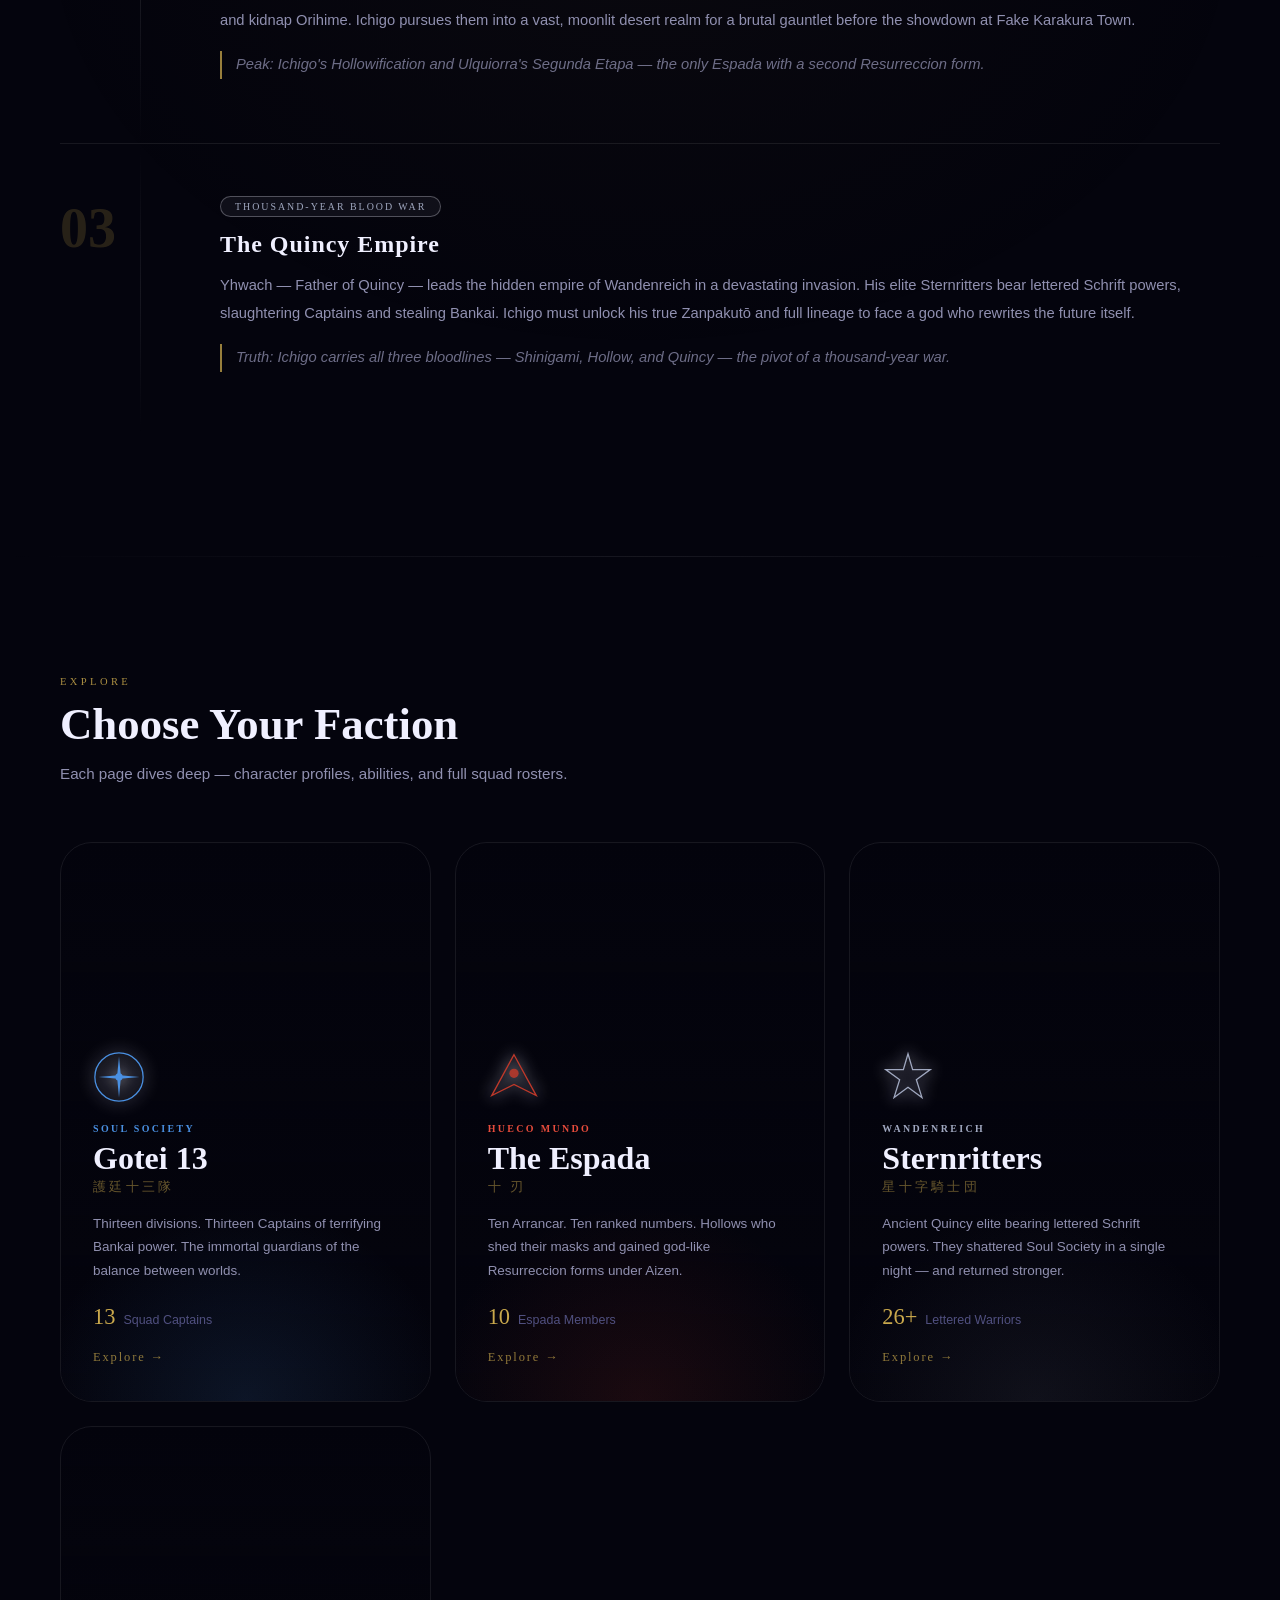
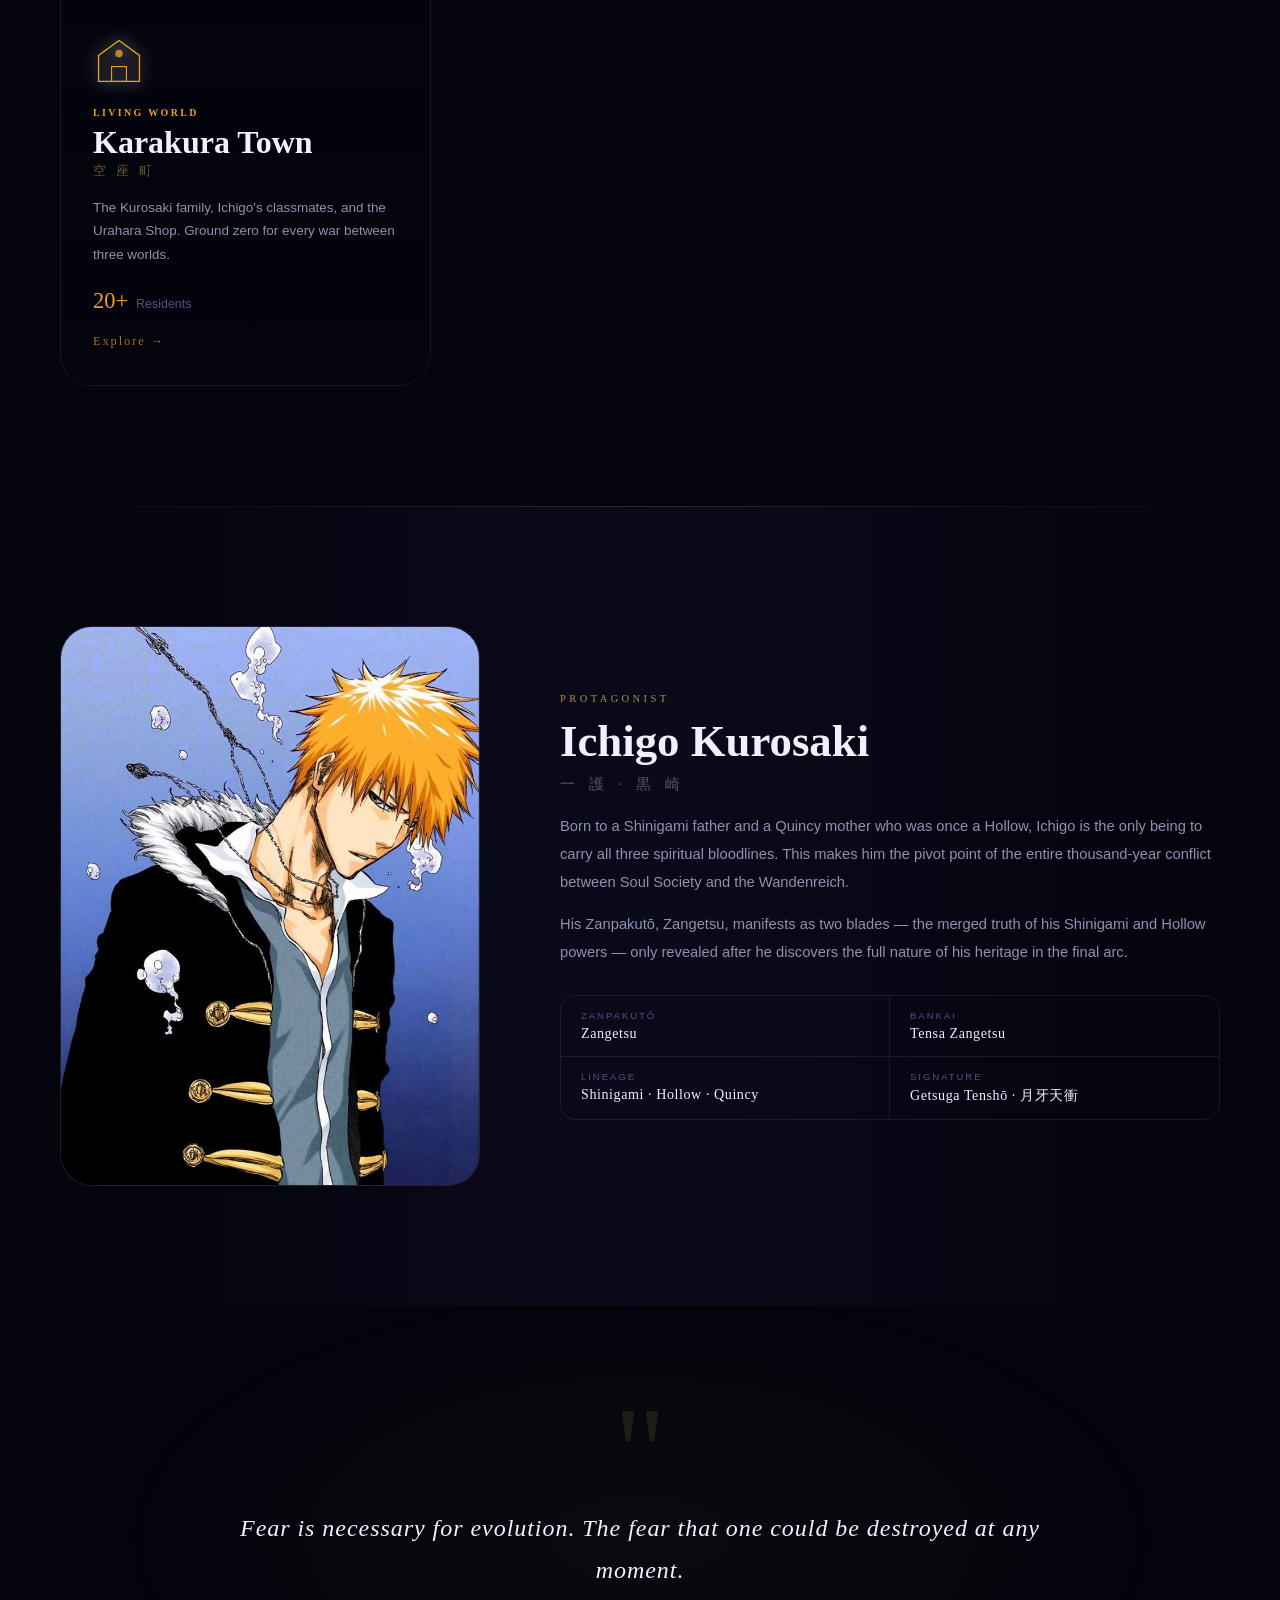
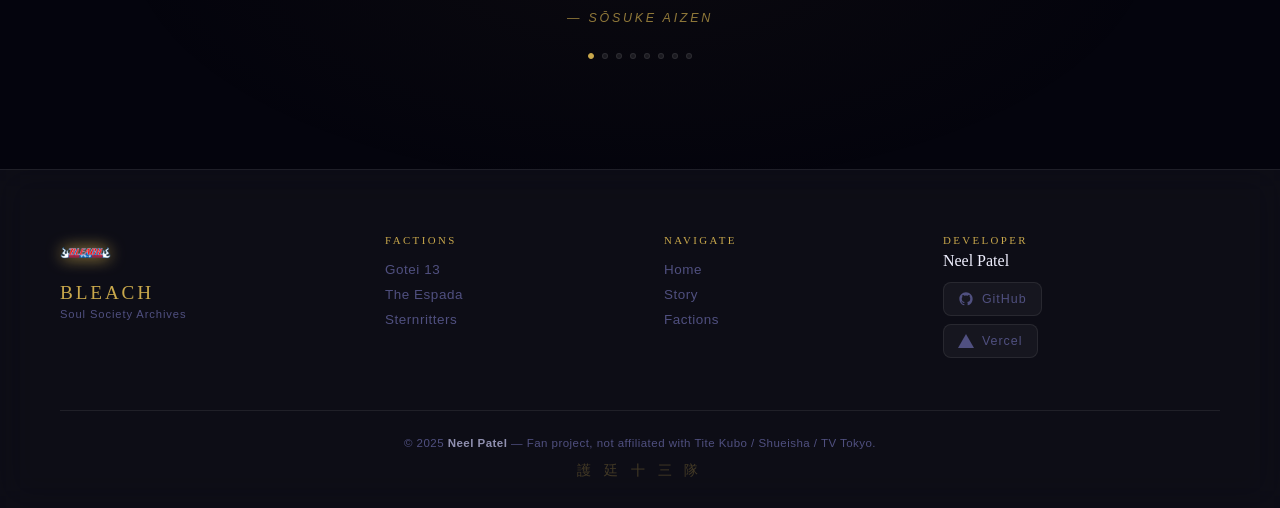
==== commit d5b6b95c: "Update index.html" ====
--- a/index.html
+++ b/index.html
@@ -26,6 +26,7 @@
       <a href="gotei.html"        class="nav-link">Gotei 13</a>
       <a href="espada.html"       class="nav-link">The Espada</a>
       <a href="sternritters.html" class="nav-link">Sternritters</a>
+      <a href="karakura.html"     class="nav-link">Karakura Town</a>
     </div>
     <div class="nav-crest">
       <svg viewBox="0 0 40 40" fill="none">
@@ -44,6 +45,7 @@
     <a href="gotei.html">Gotei 13</a>
     <a href="espada.html">The Espada</a>
     <a href="sternritters.html">Sternritters</a>
+    <a href="karakura.html">Karakura Town</a>
   </div>
 
   <!-- HERO -->
@@ -179,6 +181,28 @@
         </div>
       </a>
 
+      <a href="karakura.html" class="faction-card karakura-card reveal" style="--d:.38s">
+        <div class="fc-bg-video">
+          <video autoplay muted loop playsinline><source src="Karakura.mp4" type="video/mp4"/></video>
+          <div class="fc-veil karakura-veil"></div>
+        </div>
+        <div class="fc-body">
+          <div class="fc-sym">
+            <svg viewBox="0 0 56 56" fill="none">
+              <polygon points="28,6 50,22 50,50 6,50 6,22" stroke="#e8a020" stroke-width="1.4" fill="none"/>
+              <rect x="20" y="34" width="16" height="16" stroke="#e8a020" stroke-width="1.2" fill="none"/>
+              <circle cx="28" cy="20" r="4" fill="#e8a020" opacity=".8"/>
+            </svg>
+          </div>
+          <span class="fc-origin" style="color:#e8a020">Living World</span>
+          <h3 class="fc-name">Karakura Town</h3>
+          <p class="fc-kanji">空 座 町</p>
+          <p class="fc-desc">The Kurosaki family, Ichigo's classmates, and the Urahara Shop. Ground zero for every war between three worlds.</p>
+          <div class="fc-meta"><span class="fc-cnt" style="color:#e8a020">20+</span><span>Residents</span></div>
+          <span class="fc-arrow" style="color:#e8a020">Explore →</span>
+        </div>
+      </a>
+
     </div>
   </section>
 
--- a/css/shared.css
+++ b/css/shared.css
@@ -0,0 +1,147 @@
+/* ══════════════════════════════════════════════════════════════
+   BLEACH — Soul Society Archives
+   shared.css  (compiled from _tokens.scss + _base.scss)
+   Author: Neel Patel
+══════════════════════════════════════════════════════════════ */
+
+/* ── ROOT TOKENS ─────────────────────────────────────────── */
+:root {
+  --bg-deep:      #04040d;
+  --bg-mid:       #080818;
+  --bg-surface:   #0e0e24;
+  --bg-card:      #0a0a1e;
+  --gold:         #c9a84c;
+  --gold-light:   #f0d080;
+  --gold-dim:     #7a5e20;
+  --gold-glow:    rgba(201,168,76,0.35);
+  --gotei-blue:   #4a90e2;
+  --gotei-glow:   rgba(74,144,226,0.3);
+  --gotei-soft:   rgba(74,144,226,0.08);
+  --espada-red:   #c0392b;
+  --espada-light: #e74c3c;
+  --espada-glow:  rgba(192,57,43,0.3);
+  --espada-soft:  rgba(192,57,43,0.08);
+  --stern-white:  #e8e8f5;
+  --stern-silver: #a0a8c0;
+  --stern-glow:   rgba(232,232,245,0.2);
+  --stern-soft:   rgba(232,232,245,0.05);
+  --text-primary: #f0f0ff;
+  --text-sec:     #9090b0;
+  --text-muted:   #505080;
+  --glass-bg:     rgba(255,255,255,0.04);
+  --glass-border: rgba(255,255,255,0.08);
+  --glass-blur:   18px;
+  --nav-h:        72px;
+  --r-sm:  8px; --r-md: 16px; --r-lg: 24px; --r-xl: 32px;
+}
+
+/* ── RESET ─────────────────────────────────────────────────── */
+*,*::before,*::after{box-sizing:border-box;margin:0;padding:0}
+html{scroll-behavior:smooth;font-size:16px}
+body{background:var(--bg-deep);color:var(--text-primary);font-family:'Rajdhani',sans-serif;overflow-x:hidden;cursor:none;-webkit-font-smoothing:antialiased}
+a{text-decoration:none;color:inherit}
+img{display:block;max-width:100%}
+
+/* ── GLASS ─────────────────────────────────────────────────── */
+.glass{background:var(--glass-bg);backdrop-filter:blur(var(--glass-blur));-webkit-backdrop-filter:blur(var(--glass-blur));border:1px solid var(--glass-border)}
+
+/* ── CURSOR ────────────────────────────────────────────────── */
+.cursor-orb{position:fixed;width:12px;height:12px;border-radius:50%;background:var(--gold);pointer-events:none;z-index:99999;transform:translate(-50%,-50%);mix-blend-mode:difference;transition:width .3s,height .3s,transform .1s}
+.cursor-orb.expanded{width:40px;height:40px;opacity:.4}
+.cursor-glow{position:fixed;width:320px;height:320px;border-radius:50%;background:radial-gradient(circle,rgba(201,168,76,.1) 0%,transparent 70%);pointer-events:none;transform:translate(-50%,-50%);z-index:0}
+
+/* ── REVEAL ────────────────────────────────────────────────── */
+.reveal{opacity:0;transform:translateY(48px);transition:opacity .85s cubic-bezier(.25,.8,.25,1),transform .85s cubic-bezier(.25,.8,.25,1);transition-delay:var(--d,0s)}
+.reveal.from-left{transform:translateX(-48px)}
+.reveal.from-right{transform:translateX(48px)}
+.reveal.from-scale{transform:scale(.92)}
+.reveal.visible{opacity:1;transform:none}
+
+/* ── NAVBAR ────────────────────────────────────────────────── */
+.navbar{position:fixed;top:0;left:0;right:0;height:var(--nav-h);display:flex;align-items:center;justify-content:space-between;padding:0 48px;z-index:9000;border-top:none;border-left:none;border-right:none;border-bottom:1px solid transparent;transition:background .4s,border-color .4s,box-shadow .4s}
+.navbar.scrolled{background:rgba(4,4,13,.88);border-bottom-color:var(--glass-border);box-shadow:0 8px 40px rgba(0,0,0,.6)}
+
+.nav-logo{display:flex;align-items:center;gap:12px;text-decoration:none}
+.logo-img{height:38px;width:auto;filter:drop-shadow(0 0 10px var(--gold));transition:filter .4s}
+.logo-img:hover{filter:drop-shadow(0 0 22px var(--gold-light))}
+.logo-wordmark{font-family:'Cinzel Decorative',serif;font-size:1.3rem;color:var(--gold);letter-spacing:.15em;text-shadow:0 0 24px var(--gold);display:none}
+
+.nav-links{display:flex;align-items:center;gap:4px}
+.nav-link{font-family:'Cinzel',serif;font-size:.76rem;letter-spacing:.14em;text-transform:uppercase;color:var(--text-sec);padding:8px 18px;border-radius:100px;position:relative;transition:color .4s,background .4s}
+.nav-link::after{content:'';position:absolute;bottom:5px;left:50%;width:0;height:1px;background:var(--gold);transform:translateX(-50%);transition:width .4s}
+.nav-link:hover,.nav-link.active{color:var(--gold)}
+.nav-link:hover::after,.nav-link.active::after{width:55%}
+.nav-link.active{background:rgba(201,168,76,.06)}
+
+.nav-crest svg{width:30px;height:30px;animation:spinSlow 15s linear infinite}
+@keyframes spinSlow{to{transform:rotate(360deg)}}
+
+.hamburger{display:none;flex-direction:column;gap:5px;cursor:pointer;padding:6px}
+.hamburger span{display:block;width:22px;height:2px;background:var(--gold);border-radius:2px;transition:.4s}
+.hamburger.open span:nth-child(1){transform:translateY(7px) rotate(45deg)}
+.hamburger.open span:nth-child(2){opacity:0}
+.hamburger.open span:nth-child(3){transform:translateY(-7px) rotate(-45deg)}
+
+.mobile-menu{position:fixed;top:var(--nav-h);left:0;right:0;padding:16px;z-index:8900;display:flex;flex-direction:column;gap:4px;transform:translateY(-8px);opacity:0;pointer-events:none;transition:.4s cubic-bezier(.25,.8,.25,1)}
+.mobile-menu.open{transform:translateY(0);opacity:1;pointer-events:all}
+.mobile-menu a{font-family:'Cinzel',serif;font-size:.9rem;letter-spacing:.1em;color:var(--text-sec);padding:13px 18px;border-radius:var(--r-md);transition:.4s}
+.mobile-menu a:hover{color:var(--gold);background:rgba(201,168,76,.06)}
+
+/* ── PAGE HERO ─────────────────────────────────────────────── */
+.page-hero{position:relative;height:100vh;min-height:640px;display:flex;align-items:center;justify-content:center;overflow:hidden}
+.page-hero .video-wrap{position:absolute;inset:0;z-index:0}
+.page-hero .video-wrap video{width:100%;height:100%;object-fit:cover;filter:brightness(.4) saturate(.65)}
+.page-hero .video-wrap .veil{position:absolute;inset:0;background:radial-gradient(ellipse 90% 55% at 50% 100%,#04040d 0%,transparent 55%),radial-gradient(ellipse 100% 45% at 50% 0%,rgba(4,4,13,.75) 0%,transparent 50%),linear-gradient(to bottom,rgba(4,4,13,.45) 0%,transparent 35%,rgba(4,4,13,.82) 78%)}
+.page-hero canvas.particles{position:absolute;inset:0;z-index:1;pointer-events:none}
+.page-hero .hero-body{position:relative;z-index:2;text-align:center;padding:0 24px;max-width:960px;padding-top:var(--nav-h)}
+
+.hero-eyebrow{display:flex;align-items:center;justify-content:center;gap:16px;margin-bottom:28px}
+.hero-eyebrow .line{width:48px;height:1px;background:var(--gold);opacity:.55}
+.hero-eyebrow span{font-family:'Cinzel',serif;font-size:.68rem;letter-spacing:.28em;color:var(--gold);opacity:.8;text-transform:uppercase}
+
+.hero-title{font-family:'Cinzel Decorative',serif;font-size:clamp(3.2rem,10vw,8rem);font-weight:900;line-height:1;letter-spacing:.07em;background:linear-gradient(135deg,#fff 15%,var(--gold-light) 48%,var(--gold) 80%);-webkit-background-clip:text;-webkit-text-fill-color:transparent;background-clip:text;filter:drop-shadow(0 0 36px rgba(201,168,76,.35));margin-bottom:8px}
+.hero-subtitle-jp{font-family:'Noto Serif JP',serif;font-size:clamp(.85rem,2vw,1.1rem);color:var(--gold);opacity:.65;letter-spacing:.3em;margin-bottom:22px}
+.hero-desc{font-size:clamp(.88rem,1.5vw,1rem);line-height:1.85;color:var(--text-sec);max-width:640px;margin:0 auto 36px}
+
+.hero-pills{display:flex;align-items:center;justify-content:center;gap:14px;flex-wrap:wrap;margin-bottom:40px}
+.pill{display:flex;flex-direction:column;align-items:center;gap:2px;padding:10px 26px;border-radius:100px;background:var(--glass-bg);backdrop-filter:blur(12px);border:1px solid var(--glass-border)}
+.pill .pill-num{font-family:'Cinzel Decorative',serif;font-size:1.3rem;color:var(--gold);line-height:1}
+.pill .pill-label{font-size:.6rem;letter-spacing:.18em;text-transform:uppercase;color:var(--text-muted)}
+
+.scroll-hint{position:absolute;bottom:28px;left:50%;transform:translateX(-50%);display:flex;flex-direction:column;align-items:center;gap:8px;z-index:2}
+.scroll-hint .sh-line{width:1px;height:48px;background:linear-gradient(to bottom,var(--gold),transparent);animation:scrollPulse 2s ease-in-out infinite}
+.scroll-hint span{font-size:.58rem;letter-spacing:.3em;color:var(--gold);opacity:.55}
+@keyframes scrollPulse{0%,100%{opacity:.35}50%{opacity:1}}
+
+/* ── FOOTER ────────────────────────────────────────────────── */
+.site-footer{padding:64px 60px 0;border-top:1px solid var(--glass-border);background:var(--glass-bg);backdrop-filter:blur(var(--glass-blur));-webkit-backdrop-filter:blur(var(--glass-blur));border-left:none;border-right:none;border-bottom:none}
+.footer-grid{max-width:1200px;margin:0 auto;display:grid;grid-template-columns:1.2fr 1fr 1fr 1.2fr;gap:48px;padding-bottom:52px}
+.f-brand .f-logo{height:38px;margin-bottom:10px;filter:drop-shadow(0 0 8px var(--gold))}
+.f-brand .f-name{font-family:'Cinzel Decorative',serif;font-size:1.2rem;color:var(--gold);letter-spacing:.15em;display:block}
+.f-brand .f-tagline{font-size:.7rem;color:var(--text-muted);letter-spacing:.08em;margin-top:4px}
+.f-col{display:flex;flex-direction:column;gap:10px}
+.f-col-title{font-family:'Cinzel',serif;font-size:.68rem;letter-spacing:.22em;text-transform:uppercase;color:var(--gold);margin-bottom:6px;display:block}
+.f-col a{font-size:.84rem;color:var(--text-muted);transition:.4s;letter-spacing:.04em}
+.f-col a:hover{color:var(--text-primary)}
+.f-dev .dev-name{font-family:'Cinzel',serif;font-size:1rem;color:var(--text-primary);margin-bottom:12px;display:block}
+.social-row{display:flex;flex-direction:column;gap:8px}
+.soc-btn{display:inline-flex;align-items:center;gap:8px;font-size:.78rem;letter-spacing:.08em;color:var(--text-muted);padding:8px 14px;border-radius:var(--r-sm);border:1px solid var(--glass-border);background:var(--glass-bg);width:fit-content;transition:.4s}
+.soc-btn:hover{color:var(--gold);border-color:var(--gold-dim);transform:translateX(4px)}
+.footer-bottom{max-width:1200px;margin:0 auto;border-top:1px solid var(--glass-border);padding:22px 0 28px;display:flex;flex-direction:column;align-items:center;gap:8px}
+.footer-bottom .copy{font-size:.72rem;color:var(--text-muted);letter-spacing:.04em;text-align:center;line-height:1.8}
+.footer-bottom .copy strong{color:var(--text-sec)}
+.footer-bottom .kanji{font-family:'Noto Serif JP',serif;font-size:.85rem;color:var(--gold);opacity:.28;letter-spacing:.35em}
+
+/* ── RESPONSIVE ────────────────────────────────────────────── */
+@media(max-width:900px){
+  .navbar{padding:0 20px}
+  .nav-links,.nav-crest{display:none}
+  .hamburger{display:flex}
+  .footer-grid{grid-template-columns:1fr 1fr;gap:32px}
+  .site-footer{padding:48px 24px 0}
+}
+@media(max-width:600px){
+  .footer-grid{grid-template-columns:1fr;gap:28px}
+  .hero-title{font-size:clamp(2.5rem,13vw,4rem)}
+}
+ 
--- a/css/home.css
+++ b/css/home.css
@@ -0,0 +1,276 @@
+/* ══════════════════════════════════════════════════════════════
+   home.css — Homepage specific styles
+   Author: Neel Patel
+══════════════════════════════════════════════════════════════ */
+
+/* ── HERO CTA ─────────────────────────────────────────────── */
+.hero-cta { display:flex; gap:16px; justify-content:center; flex-wrap:wrap; }
+.cta-btn {
+  font-family:'Cinzel',serif; font-size:.78rem; letter-spacing:.16em;
+  text-transform:uppercase; padding:14px 38px; border-radius:100px;
+  transition: all .4s cubic-bezier(.25,.8,.25,1);
+}
+.cta-btn.primary {
+  background: linear-gradient(135deg,#7a5e20,#c9a84c);
+  color:#08060a; border:1px solid var(--gold);
+  box-shadow: 0 0 28px rgba(201,168,76,.3);
+}
+.cta-btn.primary:hover { box-shadow:0 0 52px rgba(201,168,76,.6); transform:translateY(-3px); }
+.cta-btn.ghost {
+  background:var(--glass-bg); color:var(--text-sec);
+  border:1px solid var(--glass-border); backdrop-filter:blur(10px);
+}
+.cta-btn.ghost:hover { color:var(--text-primary); border-color:var(--gold); transform:translateY(-3px); }
+
+/* ── SECTION SHARED TYPOGRAPHY ────────────────────────────── */
+.s-eyebrow {
+  display:block; font-family:'Cinzel',serif; font-size:.66rem;
+  letter-spacing:.32em; text-transform:uppercase; color:var(--gold);
+  margin-bottom:12px; opacity:.85;
+}
+.s-title {
+  font-family:'Cinzel Decorative',serif; font-size:clamp(1.8rem,3.5vw,2.8rem);
+  font-weight:900; line-height:1.15; color:var(--text-primary);
+}
+.s-sub { font-size:.95rem; color:var(--text-sec); margin-top:10px; line-height:1.7; }
+
+/* ── STORY SECTION ────────────────────────────────────────── */
+.story-section {
+  padding:120px 60px;
+  position:relative;
+  background: radial-gradient(ellipse 70% 50% at 50% 50%, rgba(201,168,76,.03) 0%,transparent 70%);
+}
+.story-section::before {
+  content:'';position:absolute;top:0;left:0;right:0;
+  height:1px; background:linear-gradient(to right,transparent,rgba(201,168,76,.2),transparent);
+}
+.story-header { max-width:1200px; margin:0 auto 64px; }
+
+.story-blocks { max-width:1200px; margin:0 auto; display:flex; flex-direction:column; gap:0; }
+
+.story-block {
+  display:grid; grid-template-columns:80px 1fr;
+  gap:0 40px; padding:52px 0;
+  border-bottom:1px solid var(--glass-border);
+  position:relative;
+}
+.story-block:last-child { border-bottom:none; }
+.story-block::before {
+  content:''; position:absolute;
+  left:80px; top:0; bottom:0; width:1px;
+  background:linear-gradient(to bottom,transparent,var(--glass-border),transparent);
+}
+
+.arc-num {
+  font-family:'Cinzel Decorative',serif;
+  font-size:3.5rem; font-weight:900; line-height:1;
+  color:var(--gold); opacity:.18;
+  align-self:start; padding-top:4px;
+}
+
+.arc-content { padding-left:40px; }
+.arc-tag {
+  display:inline-block; font-family:'Cinzel',serif;
+  font-size:.62rem; letter-spacing:.2em; text-transform:uppercase;
+  padding:4px 14px; border-radius:100px; margin-bottom:14px;
+  border:1px solid;
+}
+.gotei-tag { color:var(--gotei-blue); border-color:rgba(74,144,226,.4); background:rgba(74,144,226,.08); }
+.espada-tag { color:var(--espada-light); border-color:rgba(192,57,43,.4); background:rgba(192,57,43,.08); }
+.stern-tag { color:var(--stern-silver); border-color:rgba(232,232,245,.3); background:rgba(232,232,245,.05); }
+
+.arc-content h3 {
+  font-family:'Cinzel',serif; font-size:clamp(1.1rem,2vw,1.5rem);
+  font-weight:700; color:var(--text-primary); margin-bottom:14px; letter-spacing:.04em;
+}
+.arc-content p { font-size:.92rem; line-height:1.9; color:var(--text-sec); margin-bottom:12px; }
+.arc-hl {
+  font-size:.82rem; color:var(--gold); opacity:.75;
+  border-left:2px solid var(--gold); padding-left:14px; margin-top:16px;
+  font-style:italic;
+}
+
+/* ── FACTION CARDS ────────────────────────────────────────── */
+.factions-section {
+  padding:120px 60px;
+  position:relative;
+}
+.factions-section::before {
+  content:'';position:absolute;top:0;left:0;right:0;
+  height:1px; background:linear-gradient(to right,transparent,var(--glass-border),transparent);
+}
+.factions-header { max-width:1200px; margin:0 auto 56px; }
+
+.faction-cards {
+  max-width:1200px; margin:0 auto;
+  display:grid; grid-template-columns:repeat(3,1fr); gap:24px;
+}
+
+.faction-card {
+  position:relative; border-radius:var(--r-xl); overflow:hidden;
+  min-height:560px; display:flex; align-items:flex-end;
+  border:1px solid var(--glass-border);
+  transition:transform .5s cubic-bezier(.25,.8,.25,1),
+             border-color .5s, box-shadow .5s;
+  text-decoration:none;
+}
+.faction-card:hover { transform:translateY(-8px) scale(1.015); }
+.gotei-card:hover  { border-color:rgba(74,144,226,.45); box-shadow:0 24px 80px rgba(74,144,226,.25); }
+.espada-card:hover { border-color:rgba(192,57,43,.45);  box-shadow:0 24px 80px rgba(192,57,43,.25); }
+.stern-card:hover  { border-color:rgba(232,232,245,.25);box-shadow:0 24px 80px rgba(232,232,245,.15); }
+
+.fc-bg-video {
+  position:absolute; inset:0; z-index:0;
+  video { width:100%; height:100%; object-fit:cover; filter:brightness(.35) saturate(.6);
+    transition:filter .5s, transform .6s; }
+}
+.faction-card:hover .fc-bg-video video { filter:brightness(.45) saturate(.8); transform:scale(1.04); }
+
+.fc-veil {
+  position:absolute; inset:0;
+  background:linear-gradient(to top,rgba(4,4,13,.97) 0%,rgba(4,4,13,.6) 45%,transparent 100%);
+}
+.gotei-veil::after {
+  content:''; position:absolute; inset:0;
+  background:radial-gradient(ellipse 80% 50% at 50% 100%,rgba(74,144,226,.12) 0%,transparent 70%);
+}
+.espada-veil::after {
+  content:''; position:absolute; inset:0;
+  background:radial-gradient(ellipse 80% 50% at 50% 100%,rgba(192,57,43,.12) 0%,transparent 70%);
+}
+.stern-veil::after {
+  content:''; position:absolute; inset:0;
+  background:radial-gradient(ellipse 80% 50% at 50% 100%,rgba(160,168,192,.08) 0%,transparent 70%);
+}
+
+.fc-body {
+  position:relative; z-index:1; padding:36px 32px;
+  display:flex; flex-direction:column; gap:0; width:100%;
+}
+.fc-sym { width:52px; height:52px; margin-bottom:20px;
+  svg { width:100%; height:100%; filter:drop-shadow(0 0 8px currentColor); }
+}
+.fc-origin {
+  font-family:'Cinzel',serif; font-size:.62rem; letter-spacing:.24em;
+  text-transform:uppercase; margin-bottom:8px; font-weight:600;
+}
+.gotei-origin { color:var(--gotei-blue); }
+.espada-origin { color:var(--espada-light); }
+.stern-origin { color:var(--stern-silver); }
+
+.fc-name {
+  font-family:'Cinzel Decorative',serif; font-size:clamp(1.4rem,2.5vw,2rem);
+  font-weight:900; color:var(--text-primary); line-height:1; margin-bottom:4px;
+}
+.fc-kanji {
+  font-family:'Noto Serif JP',serif; font-size:.82rem; color:var(--gold);
+  opacity:.5; letter-spacing:.25em; margin-bottom:16px;
+}
+.fc-desc { font-size:.84rem; line-height:1.75; color:var(--text-sec); margin-bottom:22px; }
+.fc-meta {
+  display:flex; align-items:baseline; gap:8px;
+  font-size:.78rem; color:var(--text-muted); margin-bottom:20px;
+  .fc-cnt { font-family:'Cinzel Decorative',serif; font-size:1.4rem; color:var(--gold); }
+}
+.fc-arrow {
+  font-family:'Cinzel',serif; font-size:.78rem; letter-spacing:.15em;
+  color:var(--gold); opacity:.7; transition:.4s;
+  display:inline-block;
+}
+.faction-card:hover .fc-arrow { opacity:1; transform:translateX(6px); }
+
+/* ── PROTAGONIST SECTION ──────────────────────────────────── */
+.protagonist-section {
+  padding:120px 60px;
+  position:relative;
+  background:linear-gradient(to right, rgba(4,4,13,1) 0%, rgba(14,14,36,.6) 50%, rgba(4,4,13,1) 100%);
+}
+.protagonist-section::before {
+  content:''; position:absolute; top:0;left:0;right:0;
+  height:1px; background:linear-gradient(to right,transparent,rgba(201,168,76,.2),transparent);
+}
+.proto-inner {
+  max-width:1200px; margin:0 auto;
+  display:grid; grid-template-columns:420px 1fr; gap:80px; align-items:center;
+}
+.proto-frame {
+  border-radius:var(--r-xl); overflow:hidden;
+  aspect-ratio:3/4; position:relative;
+}
+.proto-frame img { width:100%; height:100%; object-fit:cover; object-position:top; }
+.proto-fallback {
+  width:100%; height:100%; min-height:400px;
+  display:flex;flex-direction:column;align-items:center;justify-content:center;gap:12px;
+  background:linear-gradient(135deg,var(--bg-surface),var(--bg-card));
+  span { font-size:4rem; }
+  p { font-family:'Cinzel',serif; color:var(--text-muted); letter-spacing:.1em; }
+}
+.proto-jp {
+  font-family:'Noto Serif JP',serif; font-size:1rem; color:var(--gold);
+  opacity:.55; letter-spacing:.35em; margin:4px 0 24px;
+}
+.proto-text p { font-size:.92rem; line-height:1.9; color:var(--text-sec); margin-bottom:14px; }
+.proto-stats {
+  margin-top:28px; display:grid; grid-template-columns:1fr 1fr; gap:0;
+  border:1px solid var(--glass-border); border-radius:var(--r-md); overflow:hidden;
+}
+.ps-item {
+  padding:14px 20px; display:flex; flex-direction:column; gap:4px;
+  border-right:1px solid var(--glass-border); border-bottom:1px solid var(--glass-border);
+  &:nth-child(2n) { border-right:none; }
+  &:nth-last-child(-n+2) { border-bottom:none; }
+}
+.ps-label { font-size:.6rem; letter-spacing:.2em; text-transform:uppercase; color:var(--text-muted); }
+.ps-val { font-family:'Cinzel',serif; font-size:.88rem; color:var(--text-primary); letter-spacing:.04em; }
+
+/* ── QUOTE STRIP ──────────────────────────────────────────── */
+.quote-strip {
+  padding:110px 60px;
+  display:flex; align-items:center; justify-content:center;
+  position:relative; overflow:hidden;
+}
+.quote-strip::before {
+  content:''; position:absolute; inset:0;
+  background:radial-gradient(ellipse 60% 80% at 50% 50%, rgba(201,168,76,.04) 0%,transparent 70%);
+}
+.qs-inner { text-align:center; max-width:820px; position:relative; }
+.qs-mark {
+  font-family:'Noto Serif JP',serif; font-size:8rem; line-height:.55;
+  color:var(--gold); opacity:.12; margin-bottom:20px; display:block;
+}
+#quoteText {
+  font-family:'Cinzel',serif; font-size:clamp(1rem,2.2vw,1.5rem);
+  font-style:italic; letter-spacing:.04em; line-height:1.75;
+  color:var(--text-primary); margin-bottom:20px;
+  transition:opacity .5s;
+}
+#quoteAuthor {
+  font-size:.78rem; letter-spacing:.22em; color:var(--gold);
+  opacity:.7; text-transform:uppercase; display:block;
+  margin-bottom:28px; transition:opacity .5s;
+}
+.qs-dots { display:flex; justify-content:center; gap:8px; }
+.qs-dot {
+  width:6px; height:6px; border-radius:50%;
+  background:var(--glass-border); cursor:pointer;
+  transition:.4s; border:1px solid var(--glass-border);
+  &.active { background:var(--gold); border-color:var(--gold); }
+}
+
+/* ── RESPONSIVE ───────────────────────────────────────────── */
+@media(max-width:1100px) {
+  .faction-cards { grid-template-columns:1fr; max-width:560px; }
+  .faction-card { min-height:400px; }
+  .proto-inner { grid-template-columns:1fr; gap:40px; }
+  .proto-frame { max-width:360px; aspect-ratio:3/4; }
+}
+@media(max-width:768px) {
+  .story-section,.factions-section,.protagonist-section,.quote-strip { padding:80px 24px; }
+  .story-block { grid-template-columns:1fr; gap:12px; }
+  .story-block::before { display:none; }
+  .arc-num { font-size:2.2rem; }
+  .arc-content { padding-left:0; }
+  .proto-stats { grid-template-columns:1fr; }
+  .ps-item { border-right:none !important; }
+}
+ 
